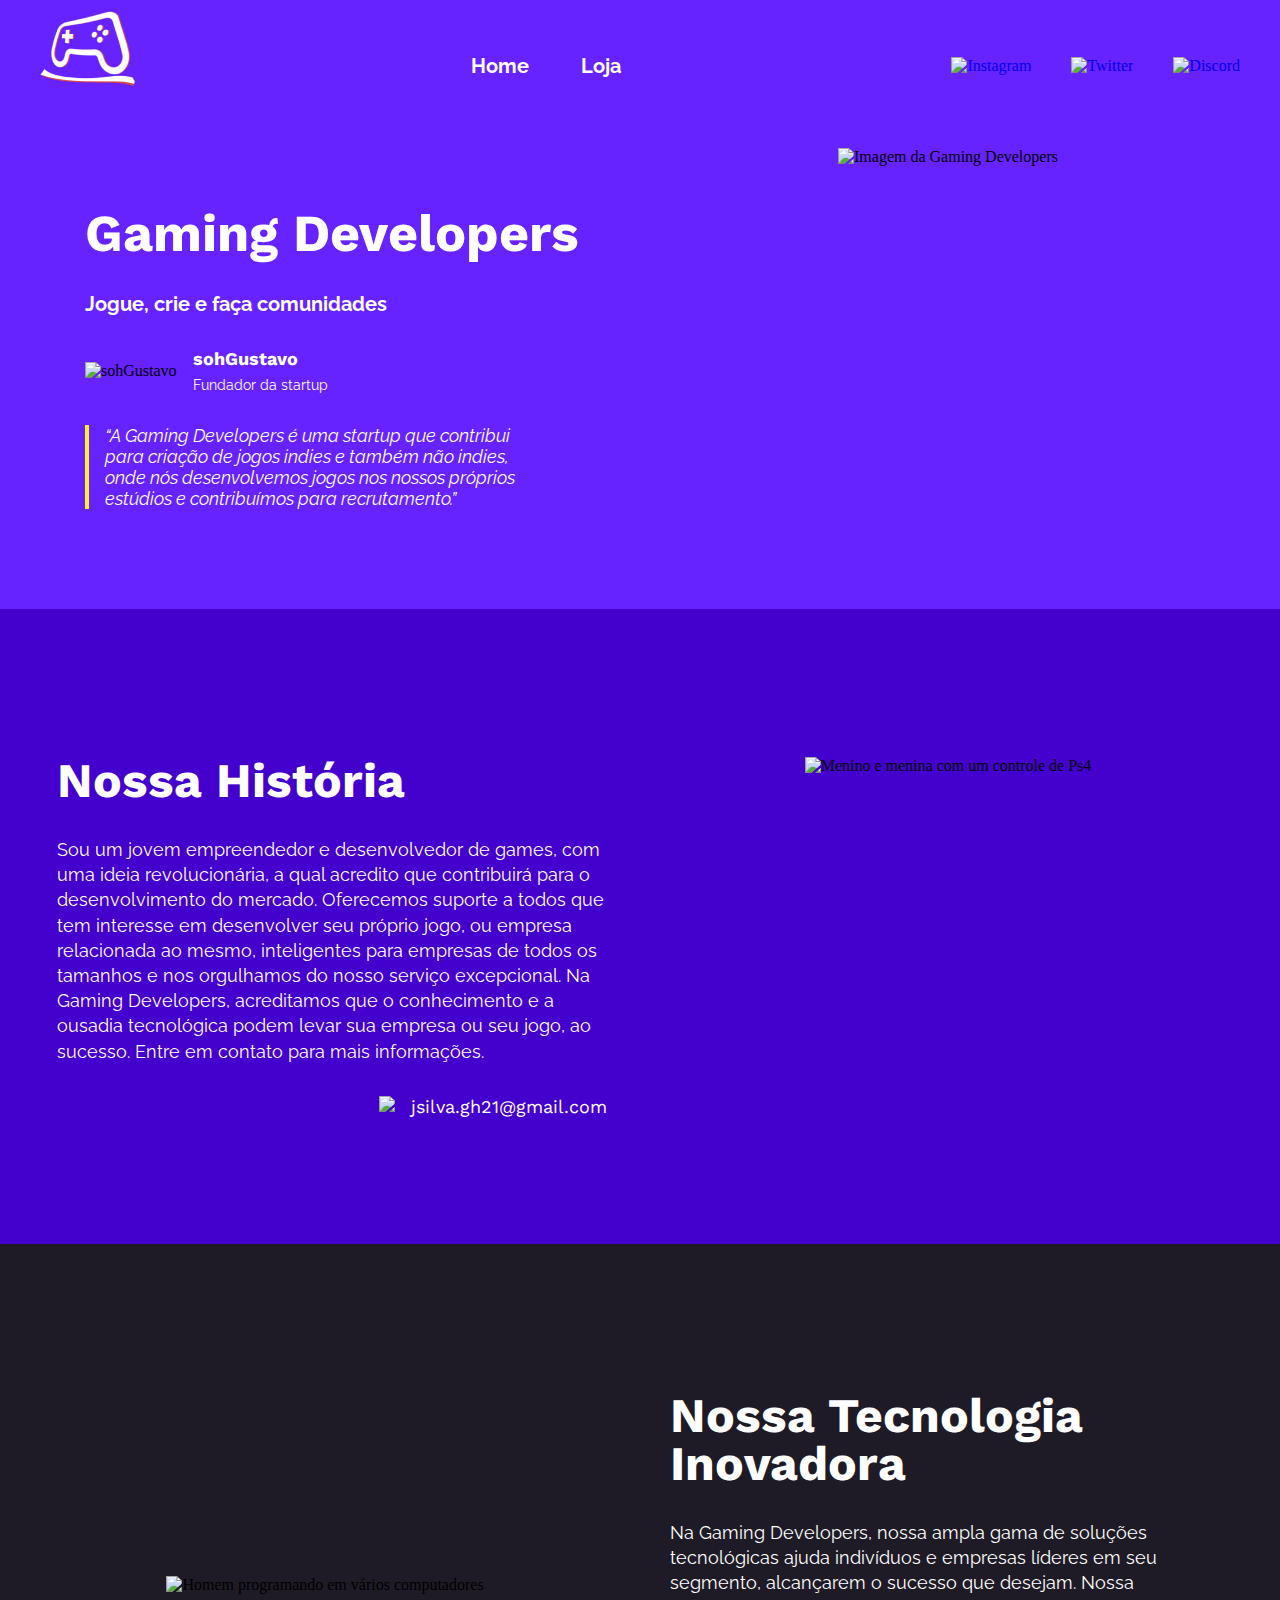
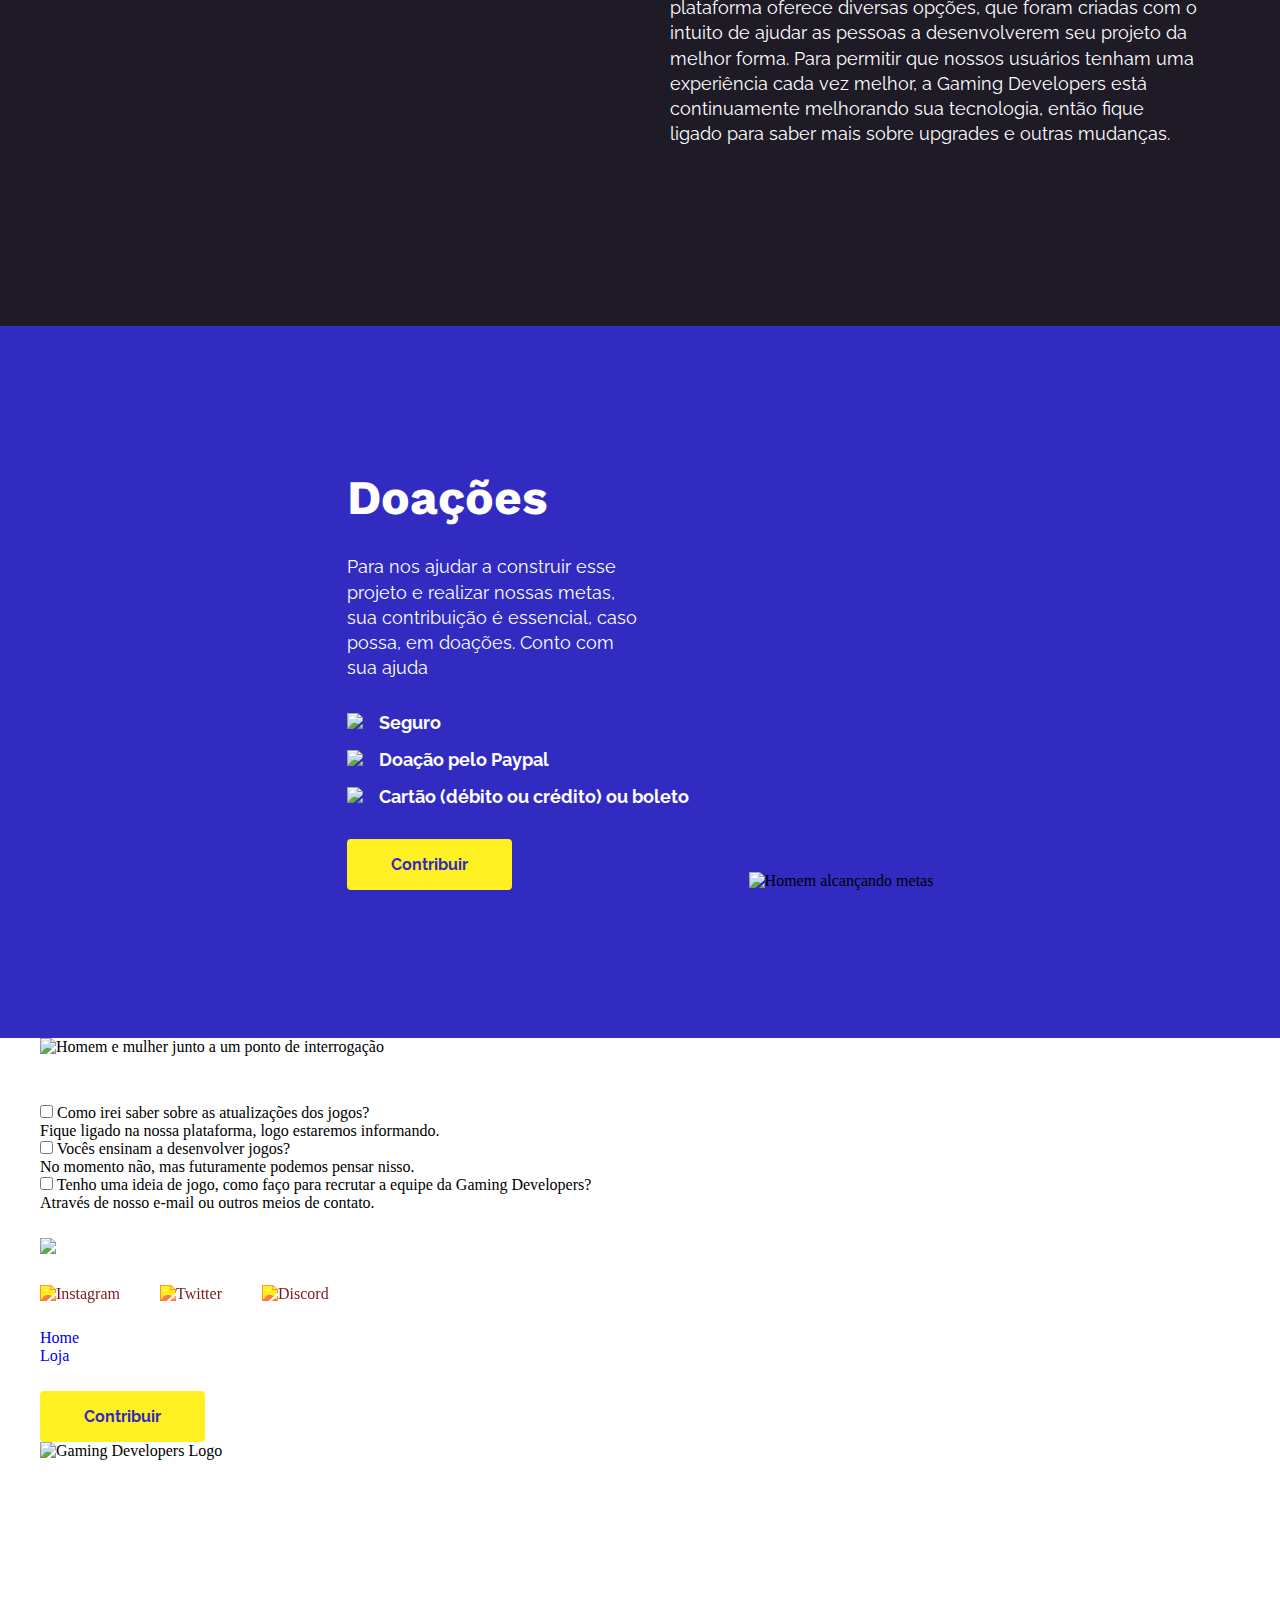
==== index.html @ dc53d2d8 "chore[doações]: css terminado" ====
<!DOCTYPE html>
<html lang="pt-BR">
<head>
  <meta charset="UTF-8">
  <meta name="viewport" content="width=device-width, initial-scale=1.0, shrink-to-fit=no">
  <title>Gaming Developers - Jogue, crie e faça comunidades</title>
  <link rel="stylesheet" type="text/css" href="css/style.css">
  <link rel="preconnect" href="https://fonts.gstatic.com">
  <link href="https://fonts.googleapis.com/css2?family=Raleway:wght@400;700&family=Work+Sans:wght@400;700&display=swap" rel="stylesheet">
</head>
<body>

  <!-- header -->
  <header class="header-bg">
    <div class="header container">
      <!-- logo -->
      <a href="#" class="logo"><img src="assets/gd-icons/logo.png" alt="Logo da Gaming Developers"></a>
      <!-- menu -->
      <nav class="menu">
        <ul>
          <li><a href="#">Home</a></li>
          <li><a href="#">Loja</a></li>
        </ul>
      </nav>
      <!-- redes sociais -->
      <div class="redes-sociais">
        <ul>
          <li><a href="#"><img class="rs-icon rs-header" src="assets/social/instagram.svg" alt="Instagram"></a></li>
          <li><a href="#"><img class="rs-icon rs-header" src="assets/social/twitter.svg" alt="Twitter"></a></li>
          <li><a href="#"><img class="rs-icon rs-header" src="assets/social/discord.svg" alt="Discord"></a></li>
        </ul>
      </div>
    </div>
  </header>

  <main>
    <!-- intro -->
    <section class="intro-bg">
      <div class="intro container">
        <!-- intro texto -->
        <div class="intro-texto">
          <h1 class="titulo t-inicial">Gaming Developers</h1>
          <h2 class="subtitulo-intro">Jogue, crie e faça comunidades</h2>
          <!-- fundador -->
          <div class="fundador">
            <figure>
              <img class="i-fundador" src="assets/gd-icons/sohGustavo.png" alt="sohGustavo">
            </figure>
            <div>
              <strong class="t-fundador">sohGustavo</strong>
              <p class="p-fundador">Fundador da startup</p>
            </div>
          </div>
          <!-- quote -->
          <blockquote class="quote">
            <p>“A Gaming Developers é uma startup que contribui para criação de jogos indies e também não indies, onde nós desenvolvemos jogos nos nossos próprios estúdios e contribuímos para recrutamento.”</p>
          </blockquote>
        </div>
        <!-- intro imagem -->
        <figure class="gd-imagem">
          <img src="assets/gd-icons/gd-icon-intro.png" alt="Imagem da Gaming Developers">
        </figure>
      </div>
    </section>

    <!-- história -->
    <section class="historia-bg">
      <div class="historia container">
        <!-- história texto -->
        <div class="historia-texto">
          <h2 class="titulo">Nossa História</h2>
          <p class="paragrafo p-historia">Sou um jovem empreendedor e desenvolvedor de games, com uma ideia revolucionária, a qual acredito que contribuirá para o desenvolvimento do mercado. Oferecemos suporte a todos que tem interesse em desenvolver seu próprio jogo, ou empresa relacionada ao mesmo, inteligentes para empresas de todos os tamanhos e nos orgulhamos do nosso serviço excepcional. Na Gaming Developers, acreditamos que o conhecimento e a ousadia tecnológica podem levar sua empresa ou seu jogo, ao sucesso. Entre em contato para mais informações.</p>
          <a href="#" class="e-mail e-historia" title="Mande um e-mail para Gaming Developers."><img src="assets/email.svg"> jsilva.gh21@gmail.com</a>
        </div>
        <!-- história imagem -->
        <figure class="historia-imagem">
          <img src="assets/icons/historia-icon.svg" alt="Menino e menina com um controle de Ps4">
        </figure>
        </div>
    </section>

    <!-- tecnologia -->
    <section class="tecnologia-bg">
      <div class="tecnologia container">
        <!-- tecnologia imagem -->
        <figure class="tecnologia-imagem">
          <img src="assets/icons/tecnologia-icone.svg" alt="Homem programando em vários computadores">
        </figure>
        <!-- tecnologia texto -->
        <div class="tecnologia-texto">
          <h2 class="titulo">Nossa Tecnologia Inovadora</h2>
          <p class="paragrafo t-paragrafo">Na Gaming Developers, nossa ampla gama de soluções tecnológicas ajuda indivíduos e empresas líderes em seu segmento, alcançarem o sucesso que desejam. Nossa plataforma oferece diversas opções, que foram criadas com o intuito de ajudar as pessoas a desenvolverem seu projeto da melhor forma. Para permitir que nossos usuários tenham uma experiência cada vez melhor, a Gaming Developers está continuamente melhorando sua tecnologia, então fique ligado para saber mais sobre upgrades e outras mudanças.</p>
        </div>
      </div>
    </section>

    <!-- doações -->
    <section class="doacoes-bg">
      <div class="doacoes container">
        <!-- doações texto -->
        <div class="doacoes-texto">
          <h2 class="titulo">Doações</h2>
          <p class="paragrafo d-paragrafo">Para nos ajudar a construir esse projeto e realizar nossas metas, sua contribuição é essencial, caso possa, em doações. Conto com sua ajuda</p>
          <!-- lista doações -->
          <ul class="lista-doacoes">
            <li><img src="assets/check.svg"> Seguro</li>
            <li><img src="assets/check.svg"> Doação pelo Paypal</li>
            <li><img src="assets/check.svg"> Cartão (débito ou crédito) ou boleto</li>
          </ul>
          <!-- botão doações -->
          <a href="#"><button class="botao-contribuir">Contribuir</button></a>
        </div>
        <!-- doações imagem -->
        <figure class="doacoes-imagem">
          <img src="assets/icons/doacao-icone.svg" alt="Homem alcançando metas">
        </figure>
      </div>
    </section>

    <!-- perguntas frequentes -->
    <section class="faq-bg">
      <div class="faq container">
         <!-- faq imagem -->
         <figure class="faq-imagem">
          <img src="assets/icons/faq-icon.svg" alt="Homem e mulher junto a um ponto de interrogação">
        </figure>
        <!-- faq texto -->
        <div class="faq-texto">
          <h2 class="titulo">Perguntas Frequentes</h2>
          <!-- pergunta 1 -->
          <input type="checkbox" id="pergunta1" name="perguntas" class="faq-checkbox">
          <label for="pergunta1" class="faq-pergunta">Como irei saber sobre as atualizações dos jogos?</label>
          <div class="faq-resposta">Fique ligado na nossa plataforma, logo estaremos informando.</div>
          
          <!-- pergunta 2 -->
          <input type="checkbox" id="pergunta2" name="perguntas" class="faq-checkbox">
          <label for="pergunta2" class="faq-pergunta">Vocês ensinam a desenvolver jogos?</label>
          <div class="faq-resposta">No momento não, mas futuramente podemos pensar nisso.</div>

          <!-- pergunta 3 -->
          <input type="checkbox" id="pergunta3" name="perguntas" class="faq-checkbox">
          <label for="pergunta3" class="faq-pergunta">Tenho uma ideia de jogo, como faço para recrutar a equipe da Gaming Developers?</label>
          <div class="faq-resposta">Através de nosso e-mail ou outros meios de contato.</div>
        </div>  
      </div>
    </section>
  </main>

  <!-- footer -->
  <section class="info-footer-bg">
    <div class="info-footer container">
      <!-- contato -->
      <div class="contato-footer">
        <h3 class="titulo t-footer">Contato</h3>
        <a href="#" class="e-mail" title="Mande um e-mail para Gaming Developers."><img src="assets/email.svg"> jsilva.gh21@gmail.com</a>
      </div>
      <!-- redes sociais -->
      <div class="redes-sociais rs-footer">
        <h3 class="titulo t-footer">Redes Sociais</h3>
        <ul>
          <li><a href="#"><img class="rs-icon rs-footer" src="assets/social/instagram.svg" alt="Instagram"></a></li>
          <li><a href="#"><img class="rs-icon rs-footer" src="assets/social/twitter.svg" alt="Twitter"></a></li>
          <li><a href="#"><img class="rs-icon rs-footer" src="assets/social/discord.svg" alt="Discord"></a></li>
        </ul>
      </div>
      <!-- páginas -->
      <div class="paginas-footer">
        <h3 class="titulo t-footer">Páginas</h3>
        <ul>
          <li><a href="#">Home</a></li>
          <li><a href="#">Loja</a></li>
        </ul>
      </div>
      <!-- doação footer -->
      <div class="doacao-footer">
        <h3 class="titulo t-footer">Doe</h3>
        <a href="#"><button class="botao-contribuir">Contribuir</button></a>
      </div>
      <!-- gd ícone footer -->
      <figure>
        <img src="assets/gd-icons/gd-icon-footer.svg" alt="Gaming Developers Logo">
      </figure>
    </div>
  </section>
  <footer class="footer-bg">
    <div class="footer container">
      <p class="paragrafo p-footer">&copy; Copyright 2021 Gaming Developers - Todos direitos reservados</p>
      <p class="paragrafo p-footer">Feito por <i>Gabriel Pereira</i></p>
    </div>
  </footer>

</body>
</html>
---- css/style.css ----
/* RESET */
* {
  margin: 0;
  padding: 0;
  outline: none;
}

ul {
  list-style: none;
}

a {
  text-decoration: none;
}

body {
  scroll-behavior: smooth;
}

img {
  display: block;
  max-width: 100%;
  height: auto;
}

/* CONFIGURAÇÕES INICIAIS */
/* container */
.container {
  max-width: 1200px;
  margin: 0 auto;
  padding: 0 20px;
}

/* TEXTOS */
/* títulos */
.titulo {
  font-family: 'Work Sans', sans-serif;
  font-size: 48px;
  color: #FFF;
  font-weight: 700;
  line-height: 1;
}

.titulo.t-inicial {
  font-size: 52px;
}

.titulo.t-footer {
  font-family: 'Raleway', sans-serif;
  font-size: 26px;
}

.titulo.titulo.t-footer:before {
  content: '';
  display: inline-block;
  width: 4px;
  height: 18px;
  background: #FFF;
  margin-right: 8px;
}

/* parágrafos */
.paragrafo {
  font-family: 'Raleway', sans-serif;
  font-size: 18px;
  font-weight: 400;
  color: #FFF;
  line-height: 1.4;
  margin: 32px 0;
}

.paragrafo.p-footer {
  font-size: 20px;
  font-weight: 700;
}

/* botões */
.e-mail {
  font-family: 'Work Sans', sans-serif;
  font-size: 18px;
  font-weight: 400;
  display: flex;
  align-items: flex-start;
  color: #FFF;
}

.e-mail img {
  margin-right: 16px;
}

.e-mail:hover {
  text-decoration: underline; 
}

.botao-contribuir {
  font-family: 'Raleway', sans-serif;
  font-size: 16px;
  font-weight: 700;
  color: #322BC2;
  background: #FFF021;
  border-radius: 4px;
  border: 2px solid #FFF021;
  padding: 14px 42px;
  cursor: pointer;
  transition: ease .4s;
}

.botao-contribuir:hover {
  background: transparent;
  color: #FFF021;
}

/* redes sociais */
.redes-sociais ul {
  display: flex;
  /* flex-wrap: wrap; */
  align-items: center;
}

.redes-sociais ul li + li {
  margin-left: 40px;
}

.redes-sociais ul li a {
  transition: ease .4s;
}

/* redes sociais ícones */
.rs-icon {
  transition: ease .1s;
}

/* redes sociais header */
.rs-icon.rs-header:hover {
  filter: sepia(100%) saturate(1370%) hue-rotate(333deg) brightness(106%) contrast(105%);
}

/* redes sociais footer */
.rs-icon.rs-footer {
  filter: sepia(100%) saturate(1370%) hue-rotate(333deg) brightness(106%) contrast(105%);
}

.rs-icon.rs-footer:hover {
  filter: sepia(8%) saturate(829%) hue-rotate(160deg) brightness(109%) contrast(102%);
}

/* ESTRUTURA */
/* Header */
.header-bg {
  background: #6622FF;
  position: fixed;
  top: 0;
  left: 0;
  right: 0;
  z-index: 999;
}

.header {
  display: flex;
  flex-wrap: wrap;
  align-items: center;
  justify-content: space-between;
  padding: 10px;
}

/* menu */
.menu ul {
  display: flex;
  /* flex-wrap: wrap; */
  align-items: center;
}

.menu ul li a {
  font-family: 'Raleway', sans-serif;
  font-size: 20px;
  color: #FFF;
  font-weight: 700;
  padding: 10px;
}

.menu ul li + li {
  margin-left: 32px;
}

/* Intro */
.intro-bg {
  background: #6622FF;
}

.intro {
  padding: 148px 20px 100px;
  display: grid;
  grid-template-columns: repeat(2, 1fr);
  justify-items: center;
  align-content: center;
  justify-content: center;
  grid-gap: 32px;
}

.intro-texto {
  margin-top: 60px;
}

.subtitulo-intro {
  font-family: 'Raleway', sans-serif;
  font-size: 20px;
  color: #FFF;
  font-weight: 700;
  margin: 32px 0;
}

/* fundador */
.fundador {
  display: flex;
  align-items: center;
}

.i-fundador {
  margin-right: 16px;
}

.t-fundador {
  font-family: 'Work Sans', sans-serif;
  font-size: 18px;
  font-weight: 700;
  color: #FFF;
}

.p-fundador {
  font-family: 'Raleway', sans-serif;
  font-size: 14px;
  font-weight: 400;
  color: #FFF;
  margin-top: 8px;
}

/* quote */
.quote {
  margin-top: 32px;
  border-left: 4px solid #FFF021;
  max-width: 450px;;
}

.quote p {
  font-family: 'Raleway', sans-serif;
  color: #FFF;
  font-size: 18px;
  font-style: italic;
  padding-left: 16px;
}

/* História */
.historia-bg {
  background: #4400CC;
}

.historia {
  padding: 148px 20px;
  display: grid;
  grid-template-columns: repeat(2, 1fr);
  justify-items: center;
  align-content: center;
  grid-gap: 32px;
}

.historia-texto {
  position: relative;
  grid-column: 1;
}

.p-historia {
  max-width: 550px;
}

.e-historia {
  position: absolute;
  right: 0;
}

.historia-imagem {
  grid-column: 2;
  align-self: baseline;
}

/* Tecnologia */
.tecnologia-bg {
  background: #1F1B26;
}

.tecnologia {
  padding: 148px 20px;
  display: grid;
  grid-template-columns: repeat(2, 1fr);
  justify-items: center;
  align-content: center;
  align-items: center;
  grid-gap: 60px;
}

.tecnologia-texto {
  grid-column: 2;
}

.t-paragrafo {
  max-width: 530px;
}

.tecnologia-imagem {
  grid-column: 1;
}

/* Doações */
.doacoes-bg {
  background: #322BC2;
}

.doacoes {
  padding: 148px 20px;
  display: flex;
  flex-wrap: wrap;
  align-items: flex-end;
  justify-content: center;
}

.doacoes-texto {
  grid-column: 1;
  margin-right: 60px;
}

.d-paragrafo {
  max-width: 290px;
}

.lista-doacoes {
  margin: 32px 0;
}

.lista-doacoes li {
  font-family: 'Raleway', sans-serif;
  font-size: 18px;
  font-weight: 700;
  color: #FFF;
}

.lista-doacoes li + li {
  margin-top: 16px;
}

.lista-doacoes li img {
  display: inline-block;
  margin-right: 12px;
}

.doacoes-imagem {
  grid-column: 2;
}


/* fontes
font-family: 'Raleway', sans-serif;
font-family: 'Work Sans', sans-serif;
*/
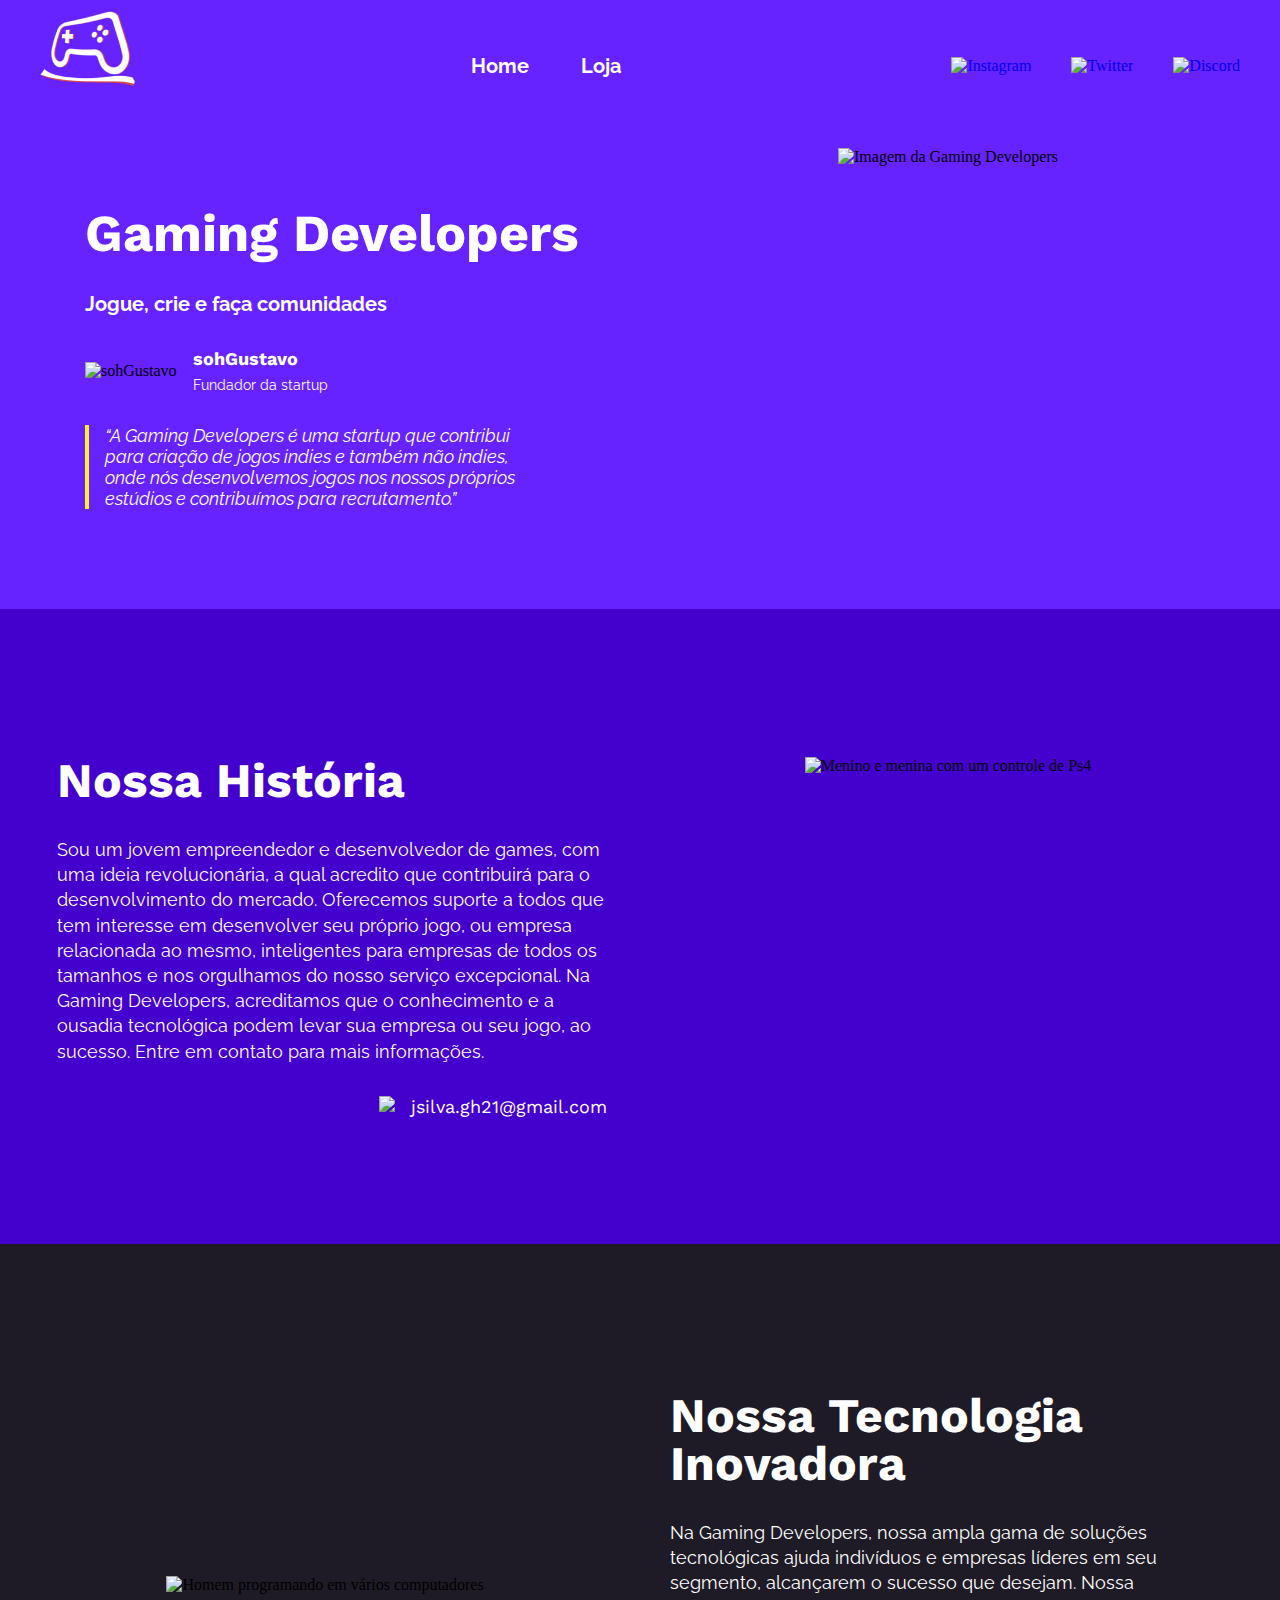
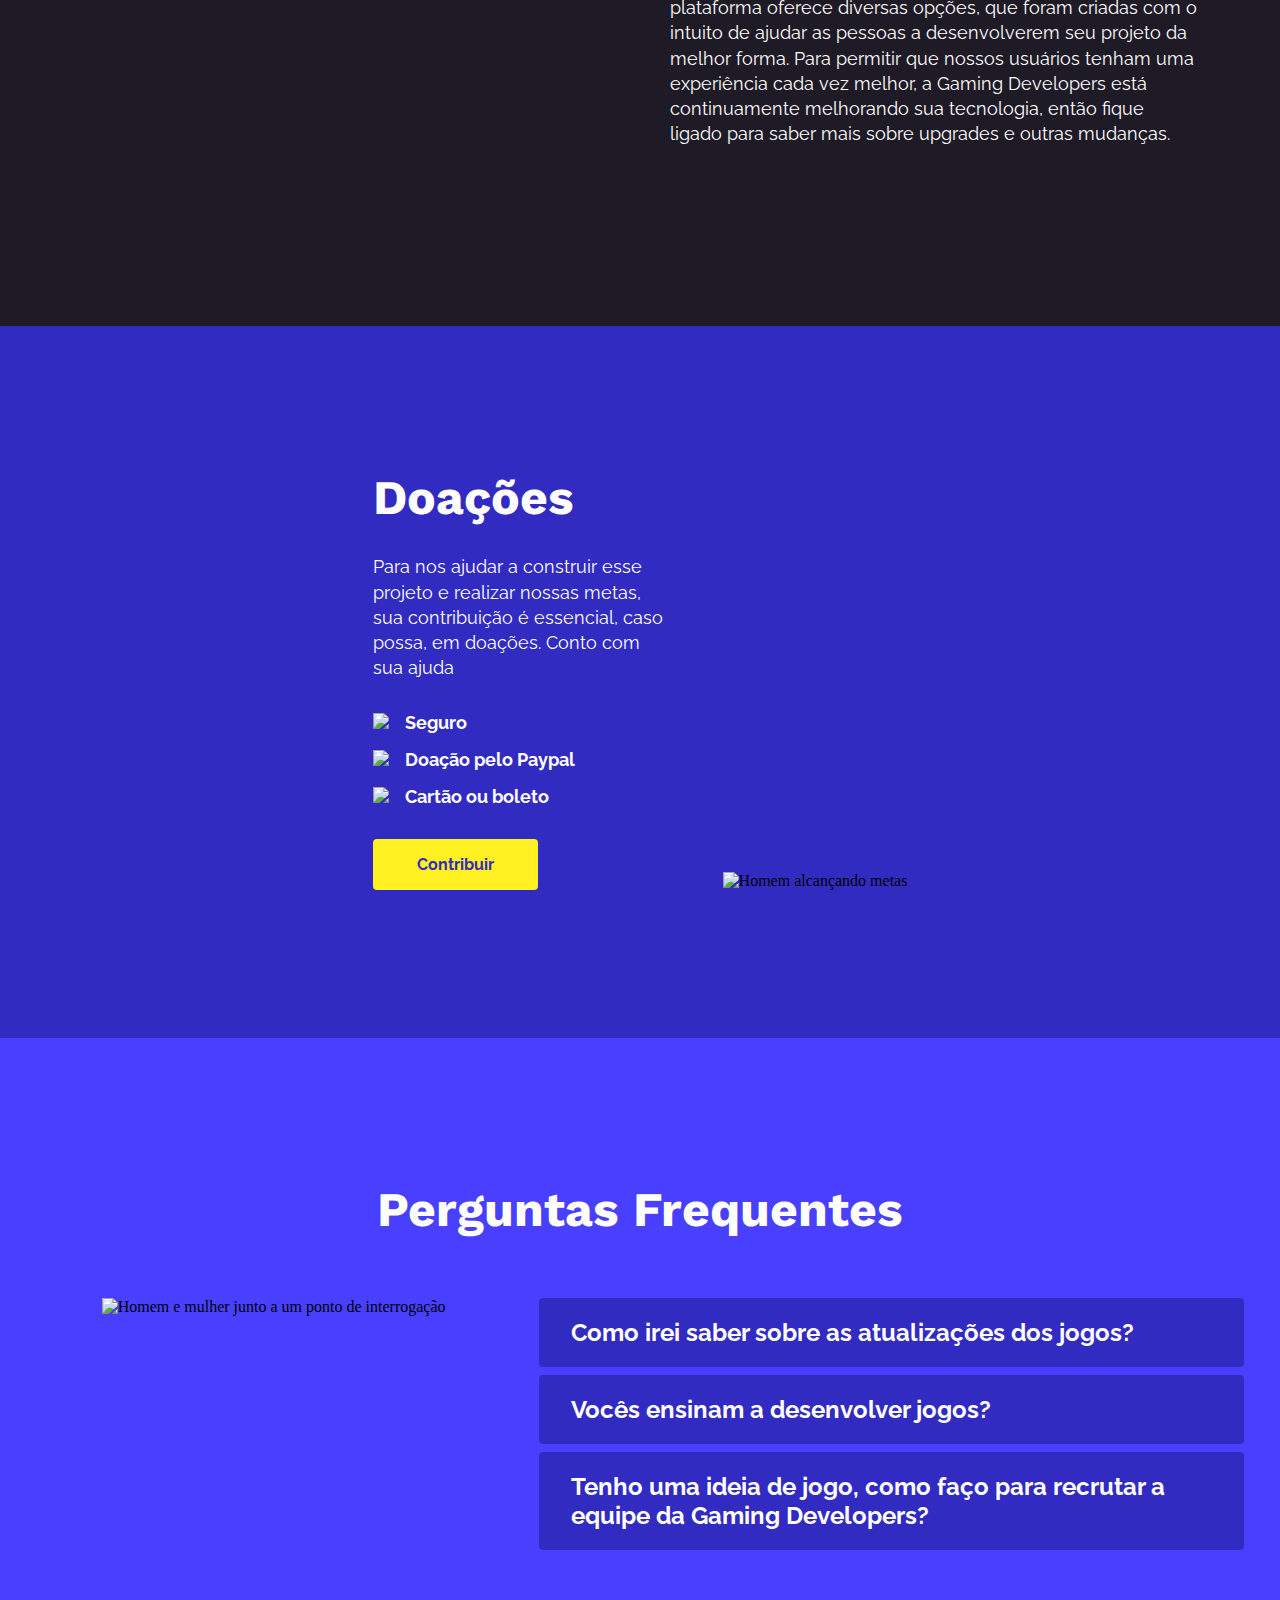
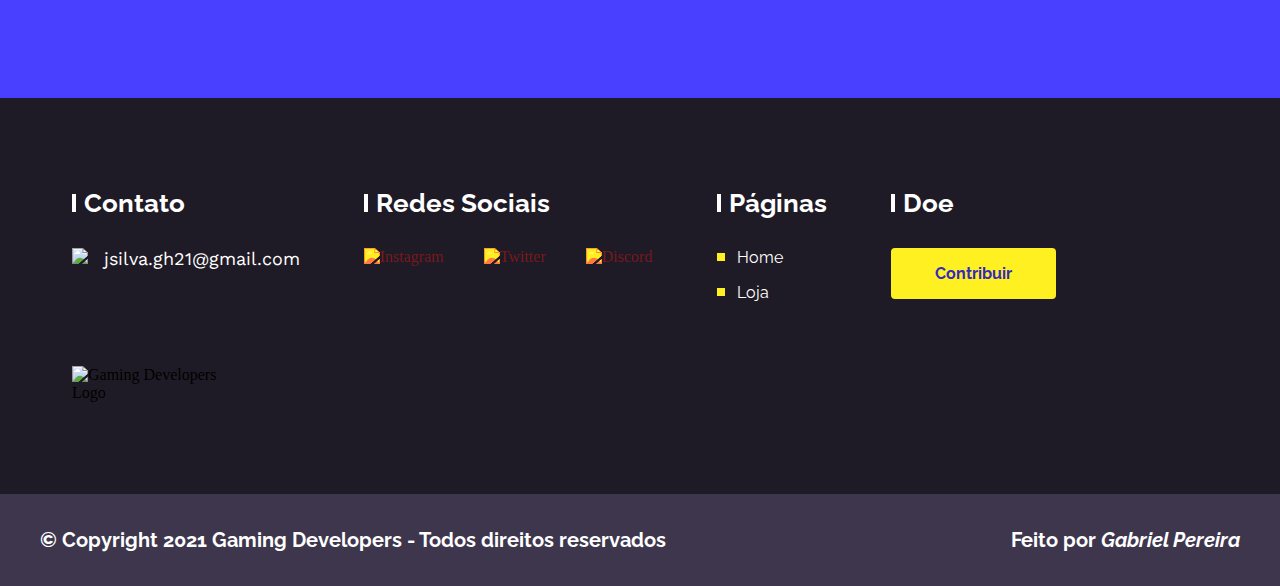
==== commit ae7d643c: "css terminado" ====
--- a/index.html
+++ b/index.html
@@ -57,7 +57,7 @@
           </blockquote>
         </div>
         <!-- intro imagem -->
-        <figure class="gd-imagem">
+        <figure class="intro-imagem">
           <img src="assets/gd-icons/gd-icon-intro.png" alt="Imagem da Gaming Developers">
         </figure>
       </div>
@@ -105,7 +105,7 @@
           <ul class="lista-doacoes">
             <li><img src="assets/check.svg"> Seguro</li>
             <li><img src="assets/check.svg"> Doação pelo Paypal</li>
-            <li><img src="assets/check.svg"> Cartão (débito ou crédito) ou boleto</li>
+            <li><img src="assets/check.svg"> Cartão ou boleto</li>
           </ul>
           <!-- botão doações -->
           <a href="#"><button class="botao-contribuir">Contribuir</button></a>
@@ -125,22 +125,34 @@
           <img src="assets/icons/faq-icon.svg" alt="Homem e mulher junto a um ponto de interrogação">
         </figure>
         <!-- faq texto -->
+        <h2 class="titulo wide-item t-faq">Perguntas Frequentes</h2>
         <div class="faq-texto">
-          <h2 class="titulo">Perguntas Frequentes</h2>
           <!-- pergunta 1 -->
-          <input type="checkbox" id="pergunta1" name="perguntas" class="faq-checkbox">
-          <label for="pergunta1" class="faq-pergunta">Como irei saber sobre as atualizações dos jogos?</label>
-          <div class="faq-resposta">Fique ligado na nossa plataforma, logo estaremos informando.</div>
+          <div class="faq-container">
+            <input type="checkbox" id="pergunta1" name="perguntas" class="faq-checkbox">
+            <label for="pergunta1">
+              <div class="faq-pergunta">Como irei saber sobre as atualizações dos jogos?</div>
+            </label>
+            <div class="faq-resposta"><p>Fique ligado na nossa plataforma, logo estaremos informando.</p></div>
+          </div>
           
           <!-- pergunta 2 -->
-          <input type="checkbox" id="pergunta2" name="perguntas" class="faq-checkbox">
-          <label for="pergunta2" class="faq-pergunta">Vocês ensinam a desenvolver jogos?</label>
-          <div class="faq-resposta">No momento não, mas futuramente podemos pensar nisso.</div>
+          <div class="faq-container">
+            <input type="checkbox" id="pergunta2" name="perguntas" class="faq-checkbox">
+            <label for="pergunta2">
+              <div class="faq-pergunta">Vocês ensinam a desenvolver jogos?</div>
+            </label>
+            <div class="faq-resposta"><p>No momento não, mas futuramente podemos pensar nisso.</p></div>
+          </div>
 
           <!-- pergunta 3 -->
-          <input type="checkbox" id="pergunta3" name="perguntas" class="faq-checkbox">
-          <label for="pergunta3" class="faq-pergunta">Tenho uma ideia de jogo, como faço para recrutar a equipe da Gaming Developers?</label>
-          <div class="faq-resposta">Através de nosso e-mail ou outros meios de contato.</div>
+          <div class="faq-container">
+            <input type="checkbox" id="pergunta3" name="perguntas" class="faq-checkbox">
+            <label for="pergunta3">
+              <div class="faq-pergunta">Tenho uma ideia de jogo, como faço para recrutar a equipe da Gaming Developers?</div>
+            </label>
+            <div class="faq-resposta"><p>Através de nosso e-mail ou outros meios de contato.</p></div>
+          </div>
         </div>  
       </div>
     </section>
@@ -150,12 +162,12 @@
   <section class="info-footer-bg">
     <div class="info-footer container">
       <!-- contato -->
-      <div class="contato-footer">
+      <div class="contato-footer item-footer">
         <h3 class="titulo t-footer">Contato</h3>
         <a href="#" class="e-mail" title="Mande um e-mail para Gaming Developers."><img src="assets/email.svg"> jsilva.gh21@gmail.com</a>
       </div>
       <!-- redes sociais -->
-      <div class="redes-sociais rs-footer">
+      <div class="redes-sociais rs-footer item-footer">
         <h3 class="titulo t-footer">Redes Sociais</h3>
         <ul>
           <li><a href="#"><img class="rs-icon rs-footer" src="assets/social/instagram.svg" alt="Instagram"></a></li>
@@ -164,7 +176,7 @@
         </ul>
       </div>
       <!-- páginas -->
-      <div class="paginas-footer">
+      <div class="paginas-footer item-footer">
         <h3 class="titulo t-footer">Páginas</h3>
         <ul>
           <li><a href="#">Home</a></li>
@@ -172,13 +184,13 @@
         </ul>
       </div>
       <!-- doação footer -->
-      <div class="doacao-footer">
+      <div class="doacao-footer item-footer">
         <h3 class="titulo t-footer">Doe</h3>
         <a href="#"><button class="botao-contribuir">Contribuir</button></a>
       </div>
-      <!-- gd ícone footer -->
-      <figure>
-        <img src="assets/gd-icons/gd-icon-footer.svg" alt="Gaming Developers Logo">
+      <!-- footer imagem -->
+      <figure class="footer-imagem item-footer">
+        <img src="assets/gd-icons/gd-icon-footer.png" alt="Gaming Developers Logo">
       </figure>
     </div>
   </section>
--- a/css/style.css
+++ b/css/style.css
@@ -13,8 +13,9 @@
   text-decoration: none;
 }
 
-body {
+html {
   scroll-behavior: smooth;
+  -webkit-tap-highlight-color:rgba(0,0,0,0);
 }
 
 img {
@@ -31,23 +32,28 @@
   padding: 0 20px;
 }
 
+/* wide item */
+.wide-item {
+  grid-column: 1/-1;
+}
+
 /* TEXTOS */
 /* títulos */
 .titulo {
   font-family: 'Work Sans', sans-serif;
-  font-size: 48px;
+  font-size: 3rem;
   color: #FFF;
   font-weight: 700;
   line-height: 1;
 }
 
 .titulo.t-inicial {
-  font-size: 52px;
+  font-size: 3.25rem;
 }
 
 .titulo.t-footer {
   font-family: 'Raleway', sans-serif;
-  font-size: 26px;
+  font-size: 1.625rem;
 }
 
 .titulo.titulo.t-footer:before {
@@ -62,7 +68,7 @@
 /* parágrafos */
 .paragrafo {
   font-family: 'Raleway', sans-serif;
-  font-size: 18px;
+  font-size: 1.125rem;
   font-weight: 400;
   color: #FFF;
   line-height: 1.4;
@@ -70,14 +76,14 @@
 }
 
 .paragrafo.p-footer {
-  font-size: 20px;
+  font-size: 1.25rem;
   font-weight: 700;
 }
 
 /* botões */
 .e-mail {
   font-family: 'Work Sans', sans-serif;
-  font-size: 18px;
+  font-size: 1.125rem;
   font-weight: 400;
   display: flex;
   align-items: flex-start;
@@ -94,7 +100,7 @@
 
 .botao-contribuir {
   font-family: 'Raleway', sans-serif;
-  font-size: 16px;
+  font-size: 1rem;
   font-weight: 700;
   color: #322BC2;
   background: #FFF021;
@@ -172,7 +178,7 @@
 
 .menu ul li a {
   font-family: 'Raleway', sans-serif;
-  font-size: 20px;
+  font-size: 1.25rem;
   color: #FFF;
   font-weight: 700;
   padding: 10px;
@@ -181,6 +187,7 @@
 .menu ul li + li {
   margin-left: 32px;
 }
+
 
 /* Intro */
 .intro-bg {
@@ -203,7 +210,7 @@
 
 .subtitulo-intro {
   font-family: 'Raleway', sans-serif;
-  font-size: 20px;
+  font-size: 1.25rem;
   color: #FFF;
   font-weight: 700;
   margin: 32px 0;
@@ -221,14 +228,14 @@
 
 .t-fundador {
   font-family: 'Work Sans', sans-serif;
-  font-size: 18px;
+  font-size: 1.125rem;
   font-weight: 700;
   color: #FFF;
 }
 
 .p-fundador {
   font-family: 'Raleway', sans-serif;
-  font-size: 14px;
+  font-size: 0.875rem;
   font-weight: 400;
   color: #FFF;
   margin-top: 8px;
@@ -244,7 +251,7 @@
 .quote p {
   font-family: 'Raleway', sans-serif;
   color: #FFF;
-  font-size: 18px;
+  font-size: 1.125rem;
   font-style: italic;
   padding-left: 16px;
 }
@@ -265,7 +272,6 @@
 
 .historia-texto {
   position: relative;
-  grid-column: 1;
 }
 
 .p-historia {
@@ -278,7 +284,6 @@
 }
 
 .historia-imagem {
-  grid-column: 2;
   align-self: baseline;
 }
 
@@ -297,16 +302,8 @@
   grid-gap: 60px;
 }
 
-.tecnologia-texto {
-  grid-column: 2;
-}
-
 .t-paragrafo {
   max-width: 530px;
-}
-
-.tecnologia-imagem {
-  grid-column: 1;
 }
 
 /* Doações */
@@ -323,7 +320,6 @@
 }
 
 .doacoes-texto {
-  grid-column: 1;
   margin-right: 60px;
 }
 
@@ -337,7 +333,7 @@
 
 .lista-doacoes li {
   font-family: 'Raleway', sans-serif;
-  font-size: 18px;
+  font-size: 1.125rem;
   font-weight: 700;
   color: #FFF;
 }
@@ -351,8 +347,312 @@
   margin-right: 12px;
 }
 
-.doacoes-imagem {
-  grid-column: 2;
+/* Perguntas frequentes */
+.faq-bg {
+  background: #4940FF;
+}
+
+.faq {
+  padding: 148px 20px;
+  display: grid;
+  grid-template-columns: 2fr 3fr;
+  justify-content: center;
+  align-items: start;
+  align-content: center;
+  justify-items: center;
+  grid-gap: 32px;
+}
+
+.faq-texto {
+  margin-right: 60px;
+}
+
+.faq-container + .faq-container {
+  margin-top: 8px;
+}
+
+.t-faq {
+  grid-row: 1;
+  margin-bottom: 32px;
+}
+
+.faq-checkbox {
+  display: none;
+}
+
+.faq-pergunta {
+  background: #322BC2;
+  padding: 20px 32px;
+  border-radius: 4px;
+  width: 100%;
+  height: auto;
+  cursor: pointer;
+  display: grid;
+  grid-template-columns: auto 20px;
+  grid-gap: 18px;
+  transition: ease .4s;
+  font-family: 'Raleway', sans-serif;
+  font-size: 1.5rem;
+  color: #FFF;
+  font-weight: 700;
+  cursor: pointer;
+}
+
+.faq-pergunta::after {
+  content: '';
+  display: inline-block;
+  background: url(/assets/faq-seta.svg) center no-repeat;
+  width: 100%;
+  transition: all .4s;
+}
+
+.faq-pergunta:hover {
+  background: rgb(50,43,194,.5); 
+}
+
+.faq-container {
+  position: relative;
+}
+
+.faq-resposta {
+  background: #4139E5;
+  border-radius: 4px;
+  width: 100%;
+  height: auto;
+  opacity: 0;
+  transition: ease .4s;
+  padding: 0 32px;
+}
+
+.faq-resposta p {
+  font-family: 'Raleway', sans-serif;
+  font-size: 1.125rem;
+  font-weight: 400;
+  color: #FFF;
+  display: none;
+}
+
+.faq-checkbox:checked ~ .faq-resposta {
+  opacity: 1;
+  padding: 20px 32px;
+  margin: 2px 0px 8px;
+}
+
+.faq-checkbox:checked ~ .faq-resposta p {
+  display: block;
+}
+
+.faq-checkbox:checked ~ label .faq-pergunta::after {
+  transform: rotate(180deg);
+}
+
+/* Footer info */
+.info-footer-bg {
+  background: #1F1B26;
+}
+
+.info-footer {
+  padding: 60px 20px;
+  display: flex;
+  flex-wrap: wrap;
+  align-items: flex-start;
+  justify-content: flex-start;
+}
+
+.item-footer {
+  margin: 32px;
+}
+
+.t-footer {
+  margin-bottom: 32px;
+}
+
+.paginas-footer ul li a {
+  font-family: 'Raleway', sans-serif;
+  font-size: 1rem;
+  color: #FFF;
+  font-weight: 400;
+}
+
+.paginas-footer ul li + li {
+  margin-top: 16px;
+}
+
+.paginas-footer ul li:before {
+  content: '';
+  display: inline-block;
+  background: #FFF021;
+  width: 8px;
+  height: 8px;
+  margin-right: 12px;
+  position: relative;
+  bottom: 2px;
+}
+
+.paginas-footer ul li a:hover {
+  text-decoration: underline;
+}
+
+.footer-imagem {
+  width: 150px;
+}
+
+/* Footer  */
+.footer-bg {
+  background: #3E364D;
+}
+
+.footer {
+  display: flex;
+  justify-content: space-between;
+}
+
+/* RESPONSIVO */
+@media (max-width: 893px) {
+  /* Grid */
+  .intro, .historia, .tecnologia, .faq  {
+    grid-template-columns: 1fr;
+  }
+
+  /* Textos */
+  /* títulos */
+  .titulo {
+    font-size: 2.4rem;
+  }
+
+  .titulo.t-inicial {
+    font-size: 2.6rem;
+  }
+
+  .titulo.t-footer {
+    font-size: 1.4rem;
+  }
+
+  .subtitulo-intro {
+    font-size: 1.125rem;
+  }
+
+  /* parágrafos */
+  .paragrafo, .quote p {
+    font-size: 1em;
+  }
+
+  .paragrafo.p-footer {
+    font-size: 1rem;
+    margin: 0px;
+    padding: 10px 20px;
+  }
+
+  .d-paragrafo {
+    max-width: 400px;
+  }
+
+  /* Imagens */
+  .intro-imagem,
+  .historia-imagem,
+  .tecnologia-imagem,
+  .doacoes-imagem,
+  .faq-imagem {
+    max-width: 300px;
+  }
+
+  /* Estrutura */
+  .historia,
+  .tecnologia,
+  .doacoes,
+  .faq {
+    padding: 60px 20px;
+  }
+
+  .intro {
+    padding: 80px 20px 30px;
+  }
+
+  .historia {
+    grid-gap: 80px;
+  }
+
+  .tecnologia {
+    grid-gap: 32px;
+  }
+
+  .lista-doacoes li {
+    font-size: 1rem;
+  }
+
+  .faq-pergunta {
+    font-size: 1.275rem;
+  }
+
+  .faq-resposta p {
+    font-size: 0.875rem;
+  }
+
+  .footer {
+    flex-direction: column;
+    text-align: center;
+    padding: 20px
+  }
+
+  /*  
+  consertar imagem doações. faq titulo, titulos, menu 
+  */
+
+}
+
+@media (max-width: 799px) {
+  .doacoes-imagem {
+    margin-top: 60px;
+  }
+}
+
+@media (max-width: 680px) {
+  .redes-sociais {
+    display: none;
+  }
+}
+
+@media (max-width: 643px) {
+  .item-footer {
+    margin: 20px 0;
+  }
+
+  .info-footer {
+    flex-direction: column;
+  }
+}
+
+@media (max-width: 543px) {
+  .faq-pergunta {
+    font-size: 1rem;
+  }
+  
+  .faq-resposta p {
+    font-size: 0.8rem;
+  }
+}
+
+@media (max-width: 480px) {
+  .titulo {
+    font-size: 2rem;
+  }
+
+  .titulo.t-inicial {
+    font-size: 2.275rem;
+  }
+
+  .titulo.t-footer {
+    font-size: 1.275rem;
+  }
+
+  .subtitulo-intro {
+    font-size: 1.125rem;
+  }
+
+  .paragrafo {
+    font-size: 0.9rem;
+  }
+
 }
 
 
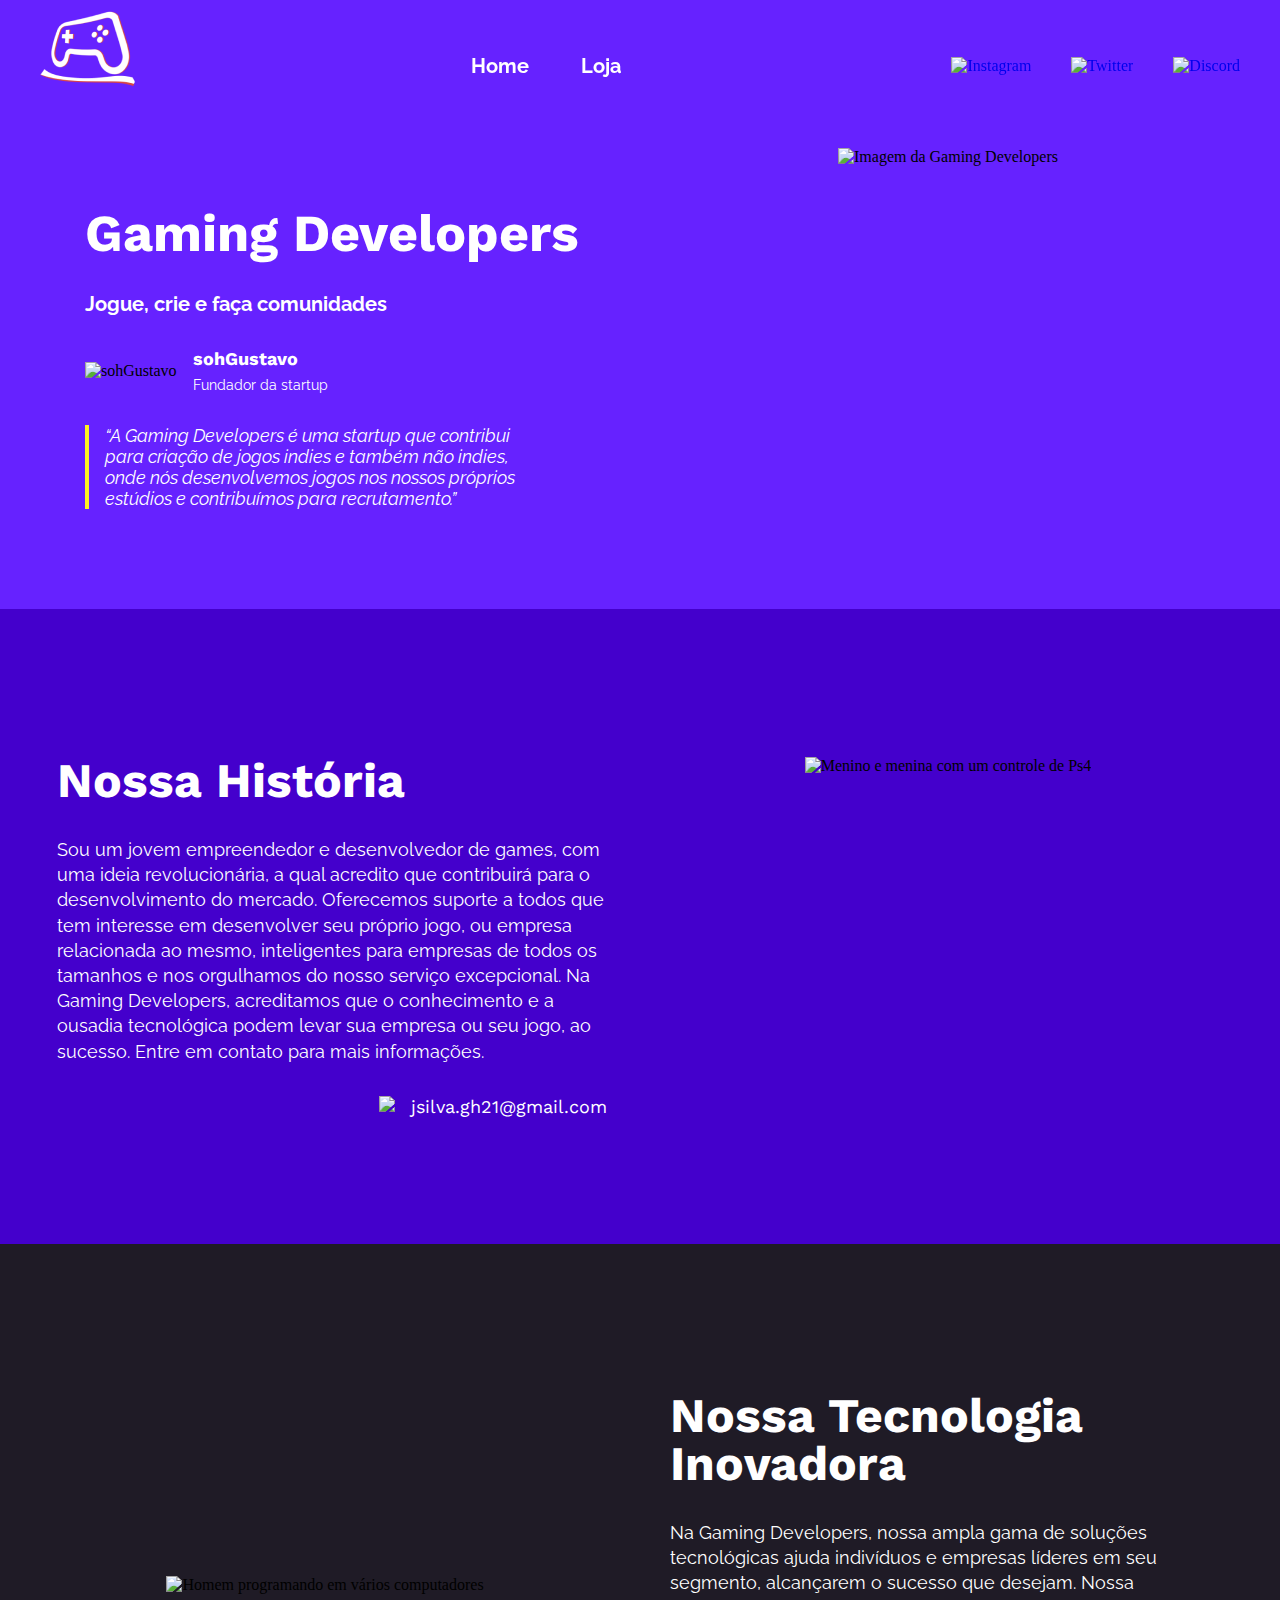
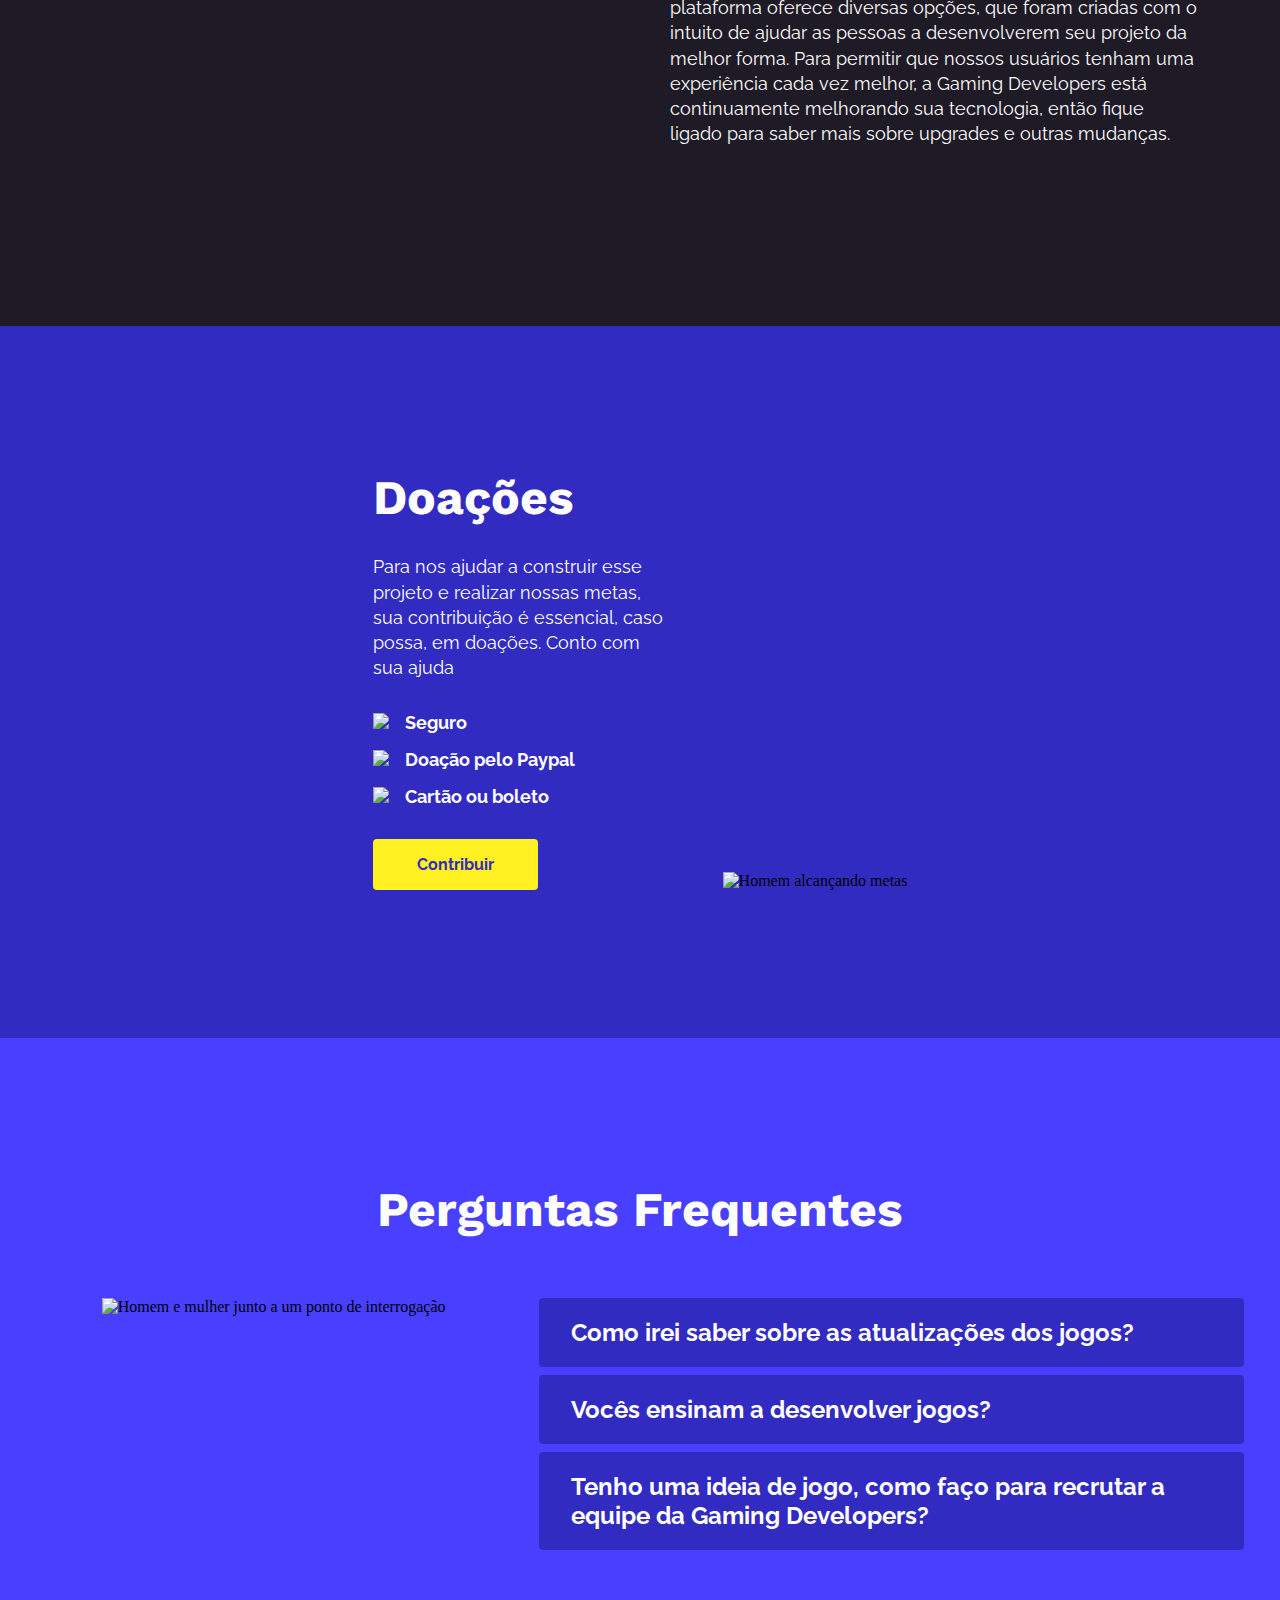
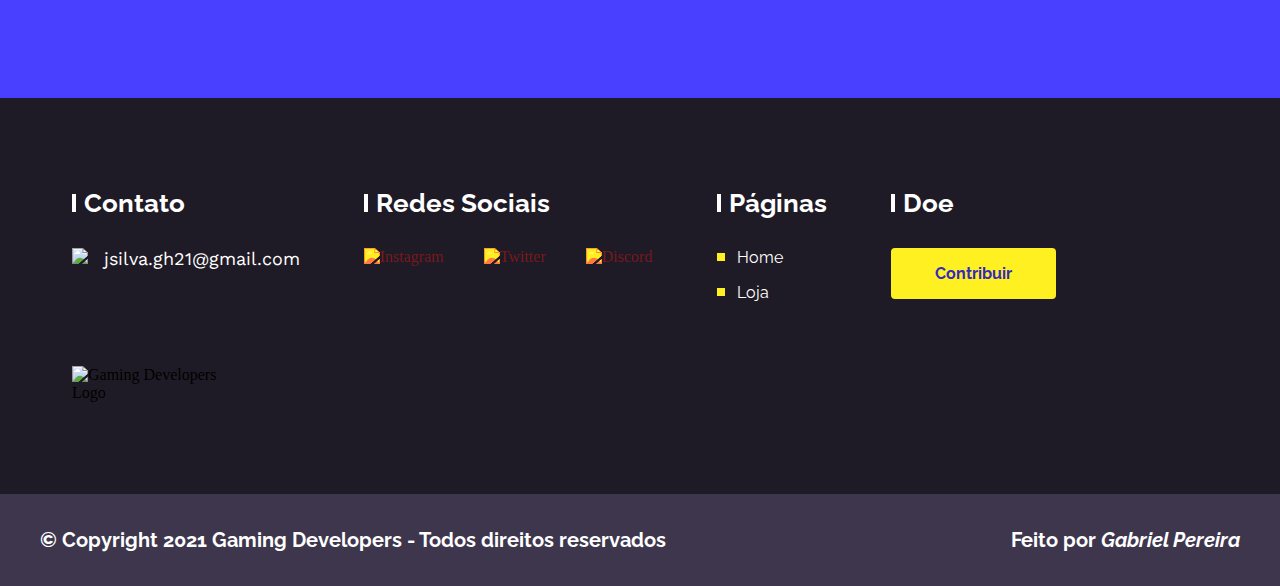
==== commit 57788f32: "chore[menu/header]: concluído" ====
--- a/index.html
+++ b/index.html
@@ -11,8 +11,8 @@
 <body>
 
   <!-- header -->
-  <header class="header-bg">
-    <div class="header container">
+  <header class="header-bg" data-menu="header-bg">
+    <div class="header container" data-menu="header">
       <!-- logo -->
       <a href="#" class="logo"><img src="assets/gd-icons/logo.png" alt="Logo da Gaming Developers"></a>
       <!-- menu -->
@@ -201,5 +201,6 @@
     </div>
   </footer>
 
+  <script src="js/script.js"></script>
 </body>
 </html>--- a/css/style.css
+++ b/css/style.css
@@ -153,12 +153,12 @@
 /* ESTRUTURA */
 /* Header */
 .header-bg {
-  background: #6622FF;
   position: fixed;
   top: 0;
   left: 0;
   right: 0;
   z-index: 999;
+  transition: ease .4s;
 }
 
 .header {
@@ -167,6 +167,7 @@
   align-items: center;
   justify-content: space-between;
   padding: 10px;
+  transition: all .4s;
 }
 
 /* menu */
@@ -652,9 +653,25 @@
   .paragrafo {
     font-size: 0.9rem;
   }
-
-}
-
+}
+
+/* ANIMAÇÕES */
+[data-menu="header-bg"].animate {
+  background: #570DFF;
+  box-shadow: 3px 3px 3px rgba(0,0,0,.1);
+}
+
+[data-menu="header"].animate {
+  padding: 0;
+}
+
+.logo {
+  transition: all .4s;
+}
+
+[data-menu="header"].animate .logo {
+  transform: scale(0.7);
+}
 
 /* fontes
 font-family: 'Raleway', sans-serif;
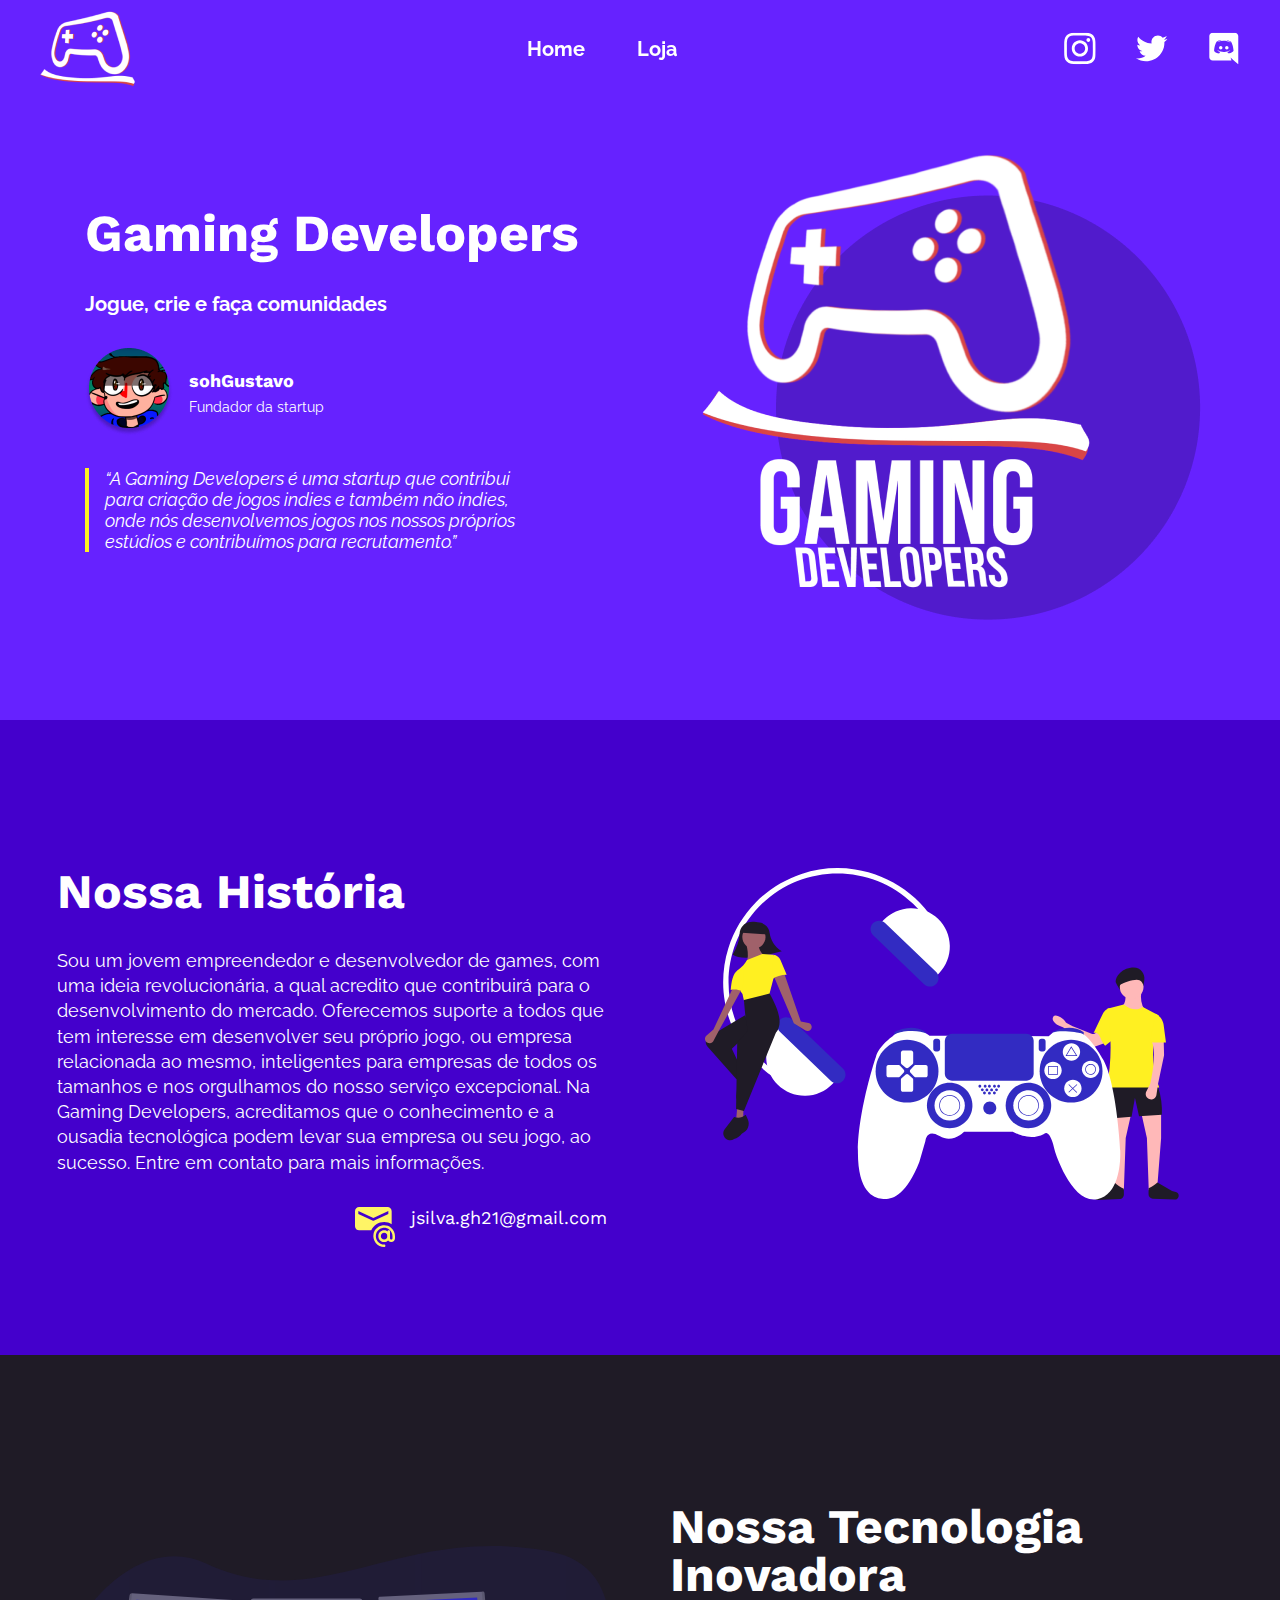
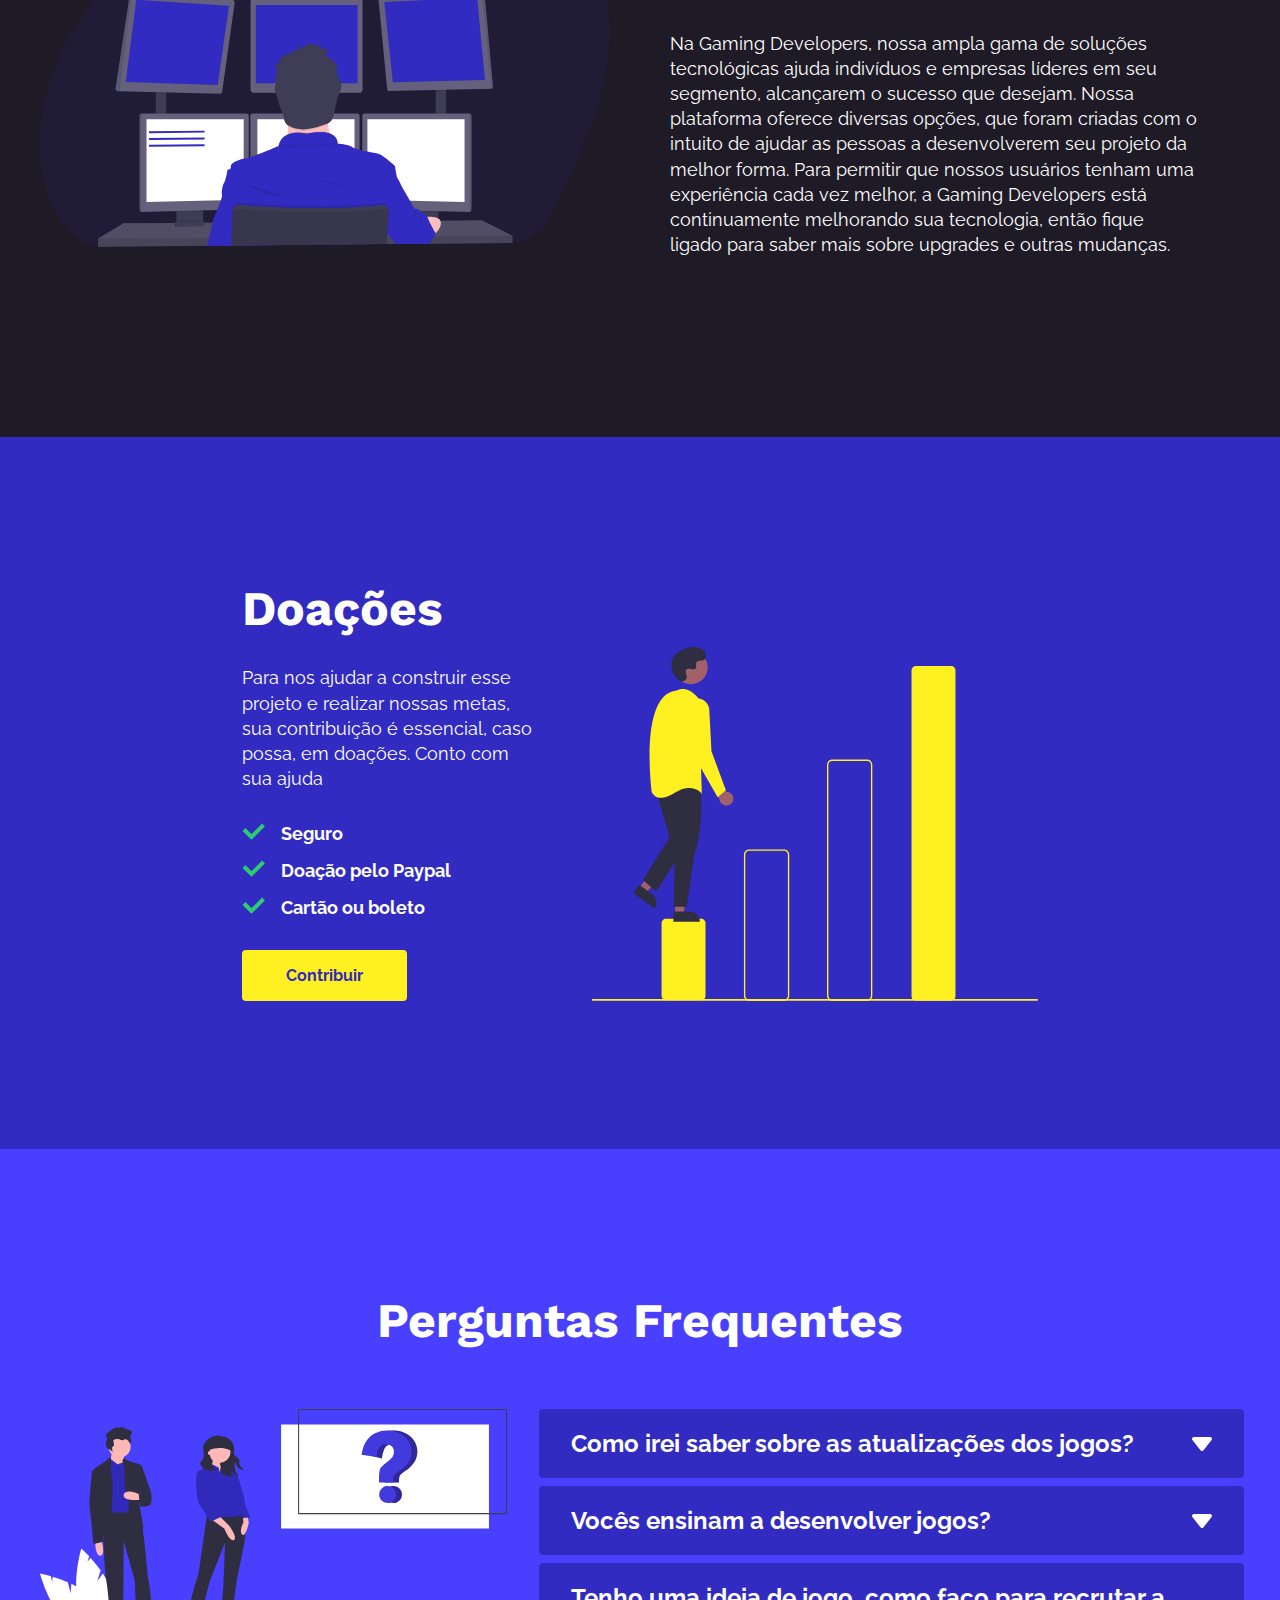
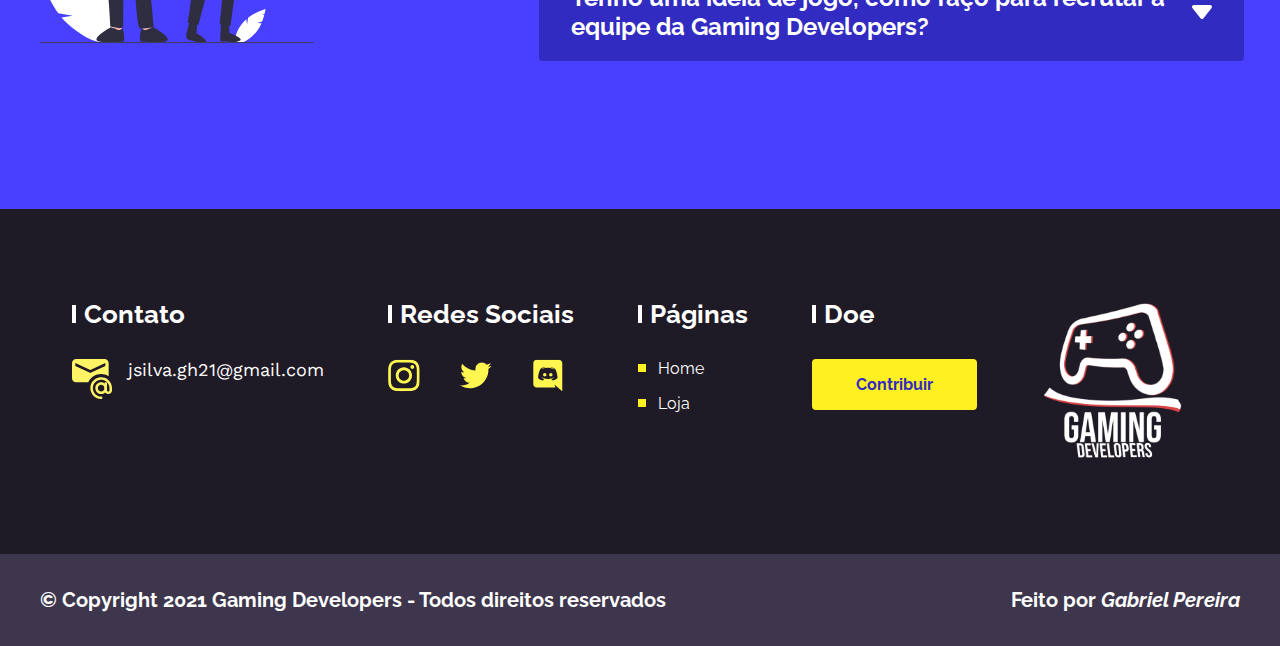
==== commit f53b4843: "fix[correções]" ====
--- a/index.html
+++ b/index.html
@@ -23,7 +23,7 @@
         </ul>
       </nav>
       <!-- redes sociais -->
-      <div class="redes-sociais">
+      <div class="redes-sociais redes-header">
         <ul>
           <li><a href="#"><img class="rs-icon rs-header" src="assets/social/instagram.svg" alt="Instagram"></a></li>
           <li><a href="#"><img class="rs-icon rs-header" src="assets/social/twitter.svg" alt="Twitter"></a></li>
@@ -131,7 +131,7 @@
           <div class="faq-container">
             <input type="checkbox" id="pergunta1" name="perguntas" class="faq-checkbox">
             <label for="pergunta1">
-              <div class="faq-pergunta">Como irei saber sobre as atualizações dos jogos?</div>
+              <div class="faq-pergunta">Como irei saber sobre as atualizações dos jogos? <img class="faq-seta" src="assets/faq-seta.svg"></div>
             </label>
             <div class="faq-resposta"><p>Fique ligado na nossa plataforma, logo estaremos informando.</p></div>
           </div>
@@ -140,7 +140,7 @@
           <div class="faq-container">
             <input type="checkbox" id="pergunta2" name="perguntas" class="faq-checkbox">
             <label for="pergunta2">
-              <div class="faq-pergunta">Vocês ensinam a desenvolver jogos?</div>
+              <div class="faq-pergunta">Vocês ensinam a desenvolver jogos? <img class="faq-seta" src="assets/faq-seta.svg"></div>
             </label>
             <div class="faq-resposta"><p>No momento não, mas futuramente podemos pensar nisso.</p></div>
           </div>
@@ -149,7 +149,8 @@
           <div class="faq-container">
             <input type="checkbox" id="pergunta3" name="perguntas" class="faq-checkbox">
             <label for="pergunta3">
-              <div class="faq-pergunta">Tenho uma ideia de jogo, como faço para recrutar a equipe da Gaming Developers?</div>
+              <div class="faq-pergunta">Tenho uma ideia de jogo, como faço para recrutar a equipe da Gaming Developers? <img class="faq-seta" src="assets/faq-seta.svg"></div>
+              <!-- <span class="faq-mais">+</span> -->
             </label>
             <div class="faq-resposta"><p>Através de nosso e-mail ou outros meios de contato.</p></div>
           </div>
--- a/css/style.css
+++ b/css/style.css
@@ -391,6 +391,7 @@
   display: grid;
   grid-template-columns: auto 20px;
   grid-gap: 18px;
+  align-items: center;
   transition: ease .4s;
   font-family: 'Raleway', sans-serif;
   font-size: 1.5rem;
@@ -399,12 +400,9 @@
   cursor: pointer;
 }
 
-.faq-pergunta::after {
-  content: '';
+.faq-seta {
+  transition: all .4s;
   display: inline-block;
-  background: url(/assets/faq-seta.svg) center no-repeat;
-  width: 100%;
-  transition: all .4s;
 }
 
 .faq-pergunta:hover {
@@ -443,7 +441,7 @@
   display: block;
 }
 
-.faq-checkbox:checked ~ label .faq-pergunta::after {
+.faq-checkbox:checked ~ label .faq-pergunta .faq-seta {
   transform: rotate(180deg);
 }
 
@@ -608,18 +606,34 @@
 }
 
 @media (max-width: 680px) {
-  .redes-sociais {
+  .redes-sociais.redes-header {
     display: none;
+  }
+
+  .menu ul li + li {
+    margin-left: 16px;
+  }
+
+  .menu ul li a {
+    font-size: 1rem;
   }
 }
 
 @media (max-width: 643px) {
   .item-footer {
-    margin: 20px 0;
+    margin: 0px;
+  }
+
+  .item-footer + .item-footer {
+    margin: 32px 0px 0px;
   }
 
   .info-footer {
     flex-direction: column;
+  }
+
+  .titulo.t-footer {
+    margin-bottom: 18px;
   }
 }
 
@@ -657,7 +671,7 @@
 
 /* ANIMAÇÕES */
 [data-menu="header-bg"].animate {
-  background: #570DFF;
+  background: rgb(87,13,255);
   box-shadow: 3px 3px 3px rgba(0,0,0,.1);
 }
 
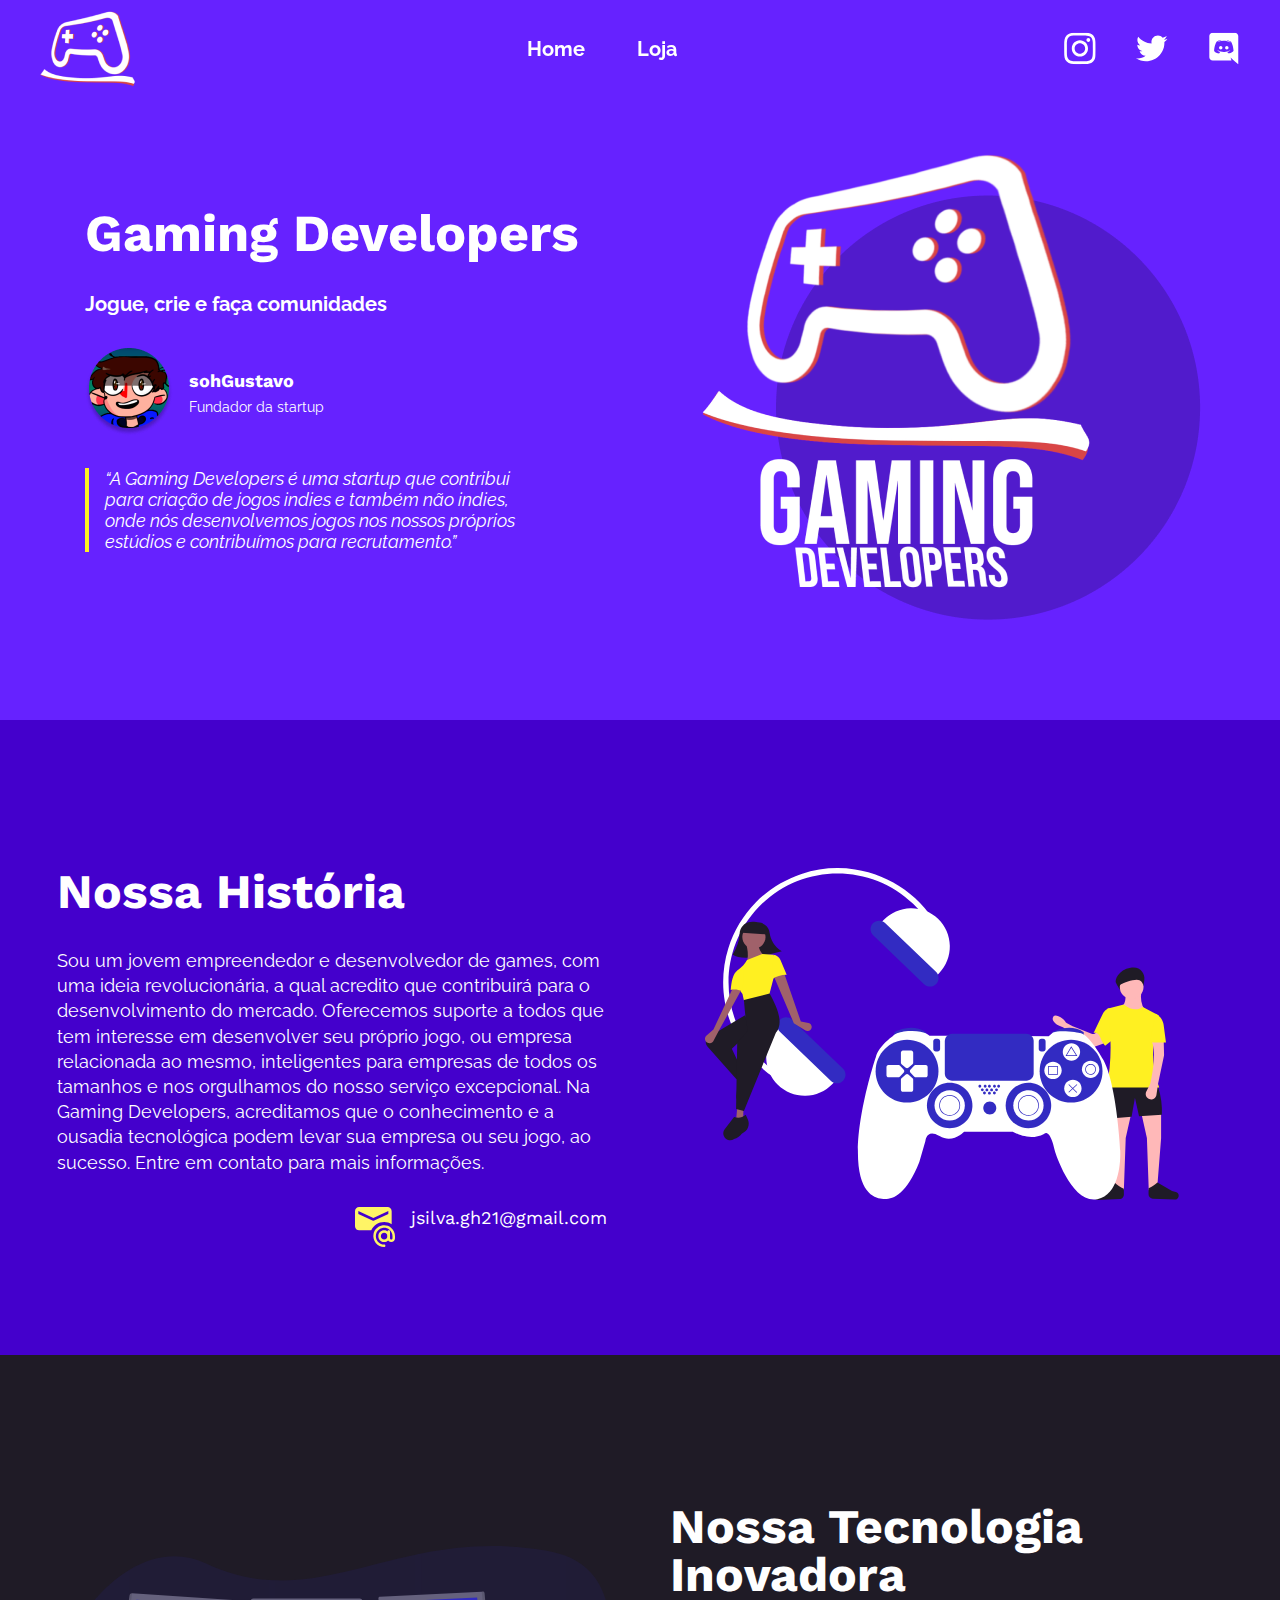
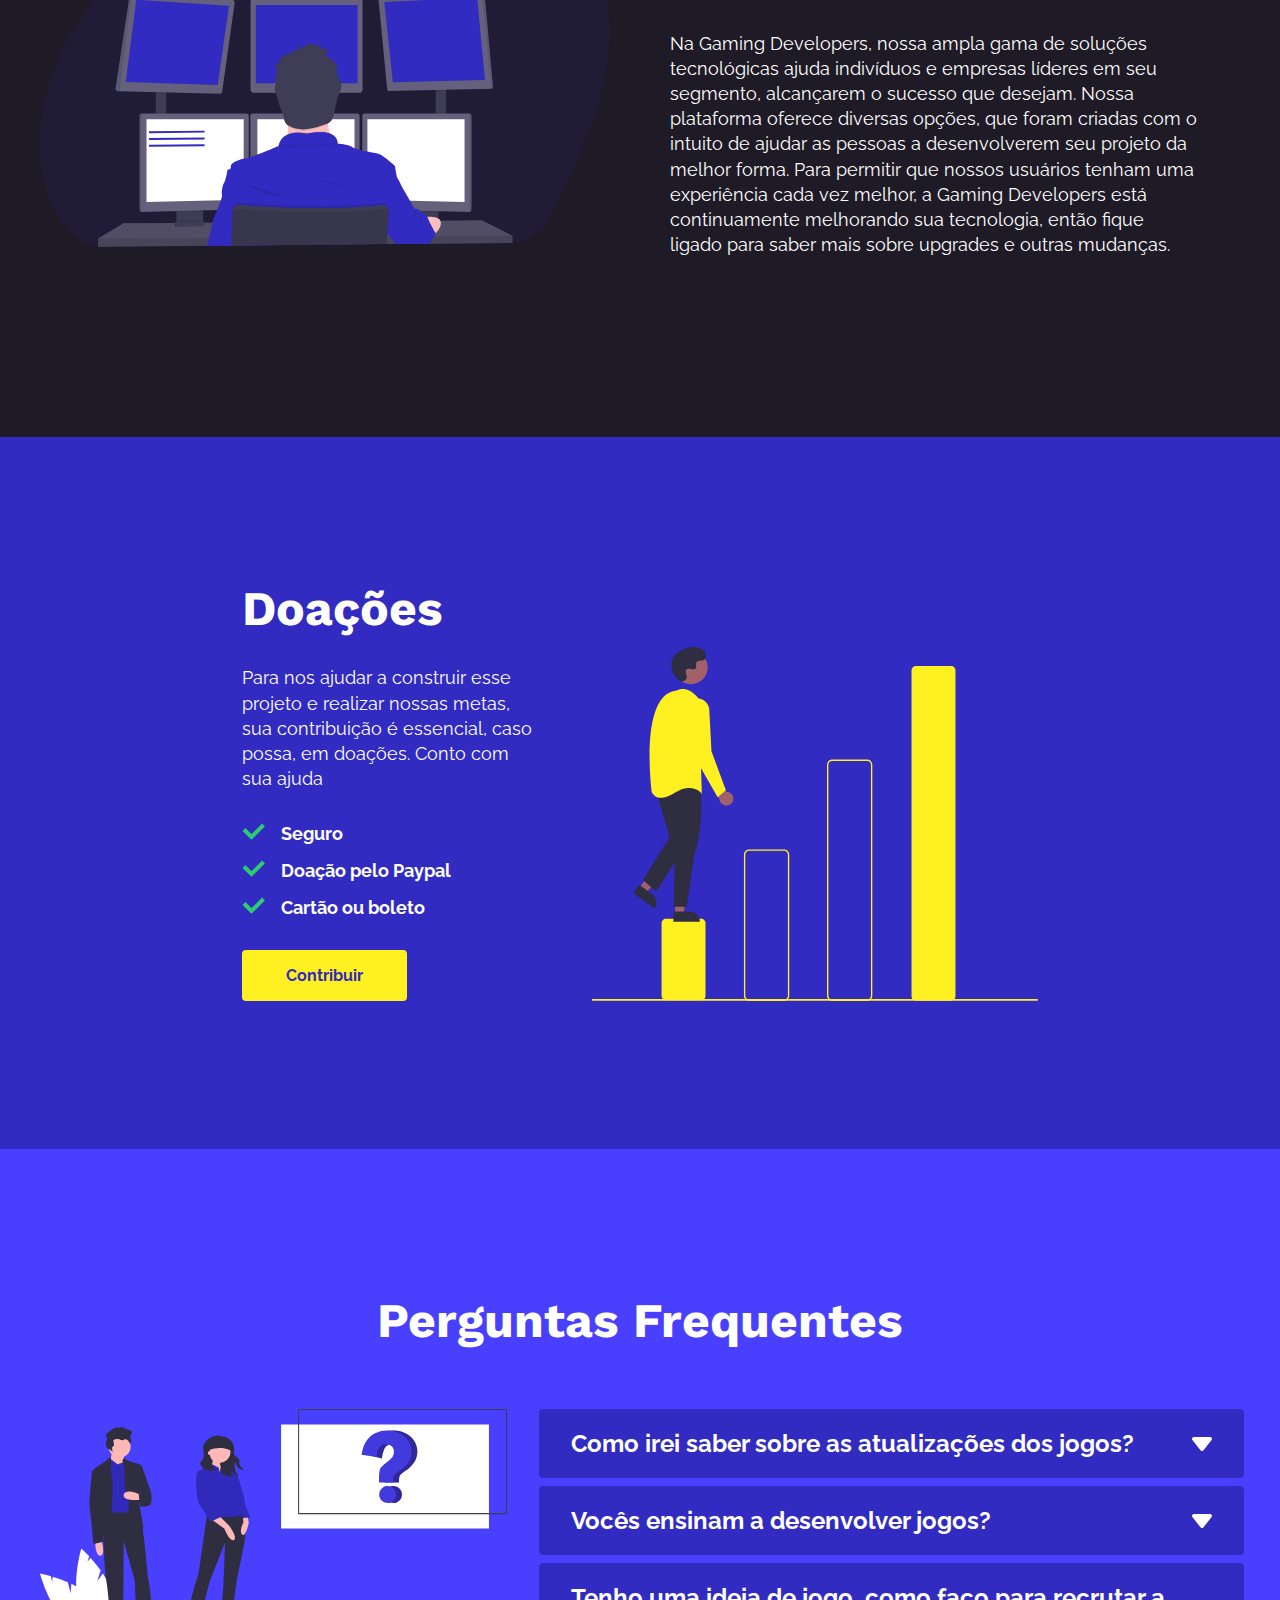
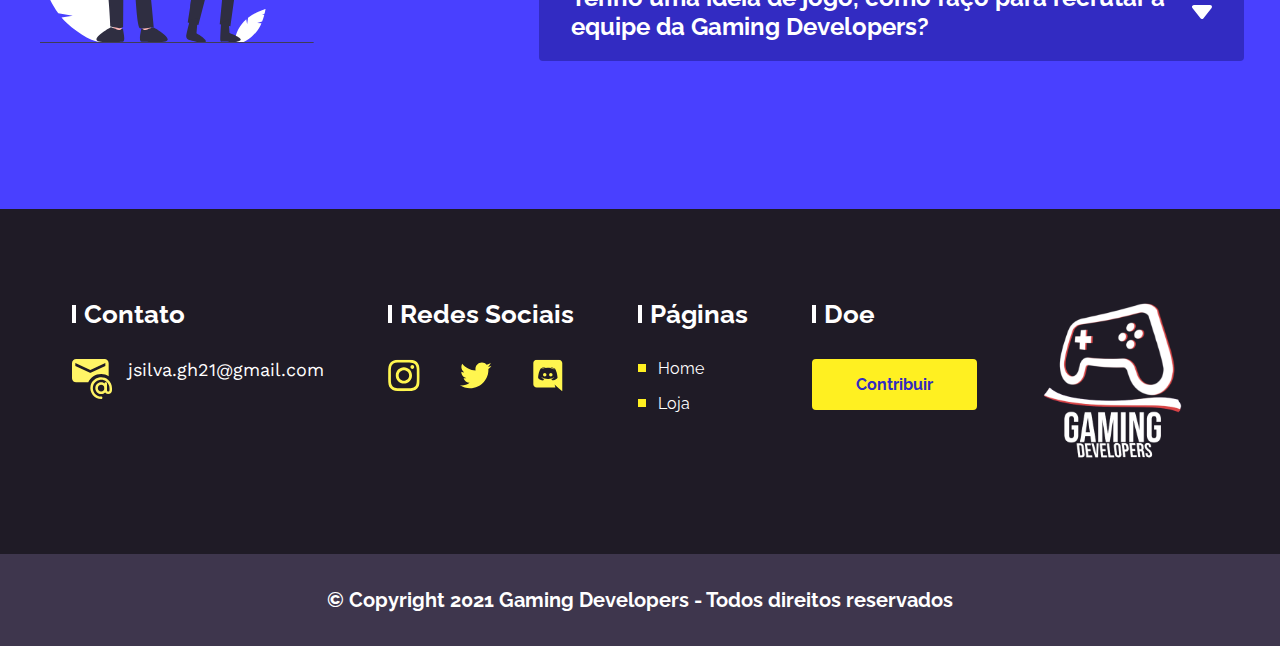
==== commit 8d1f27af: "correções" ====
--- a/index.html
+++ b/index.html
@@ -7,6 +7,7 @@
   <link rel="stylesheet" type="text/css" href="css/style.css">
   <link rel="preconnect" href="https://fonts.gstatic.com">
   <link href="https://fonts.googleapis.com/css2?family=Raleway:wght@400;700&family=Work+Sans:wght@400;700&display=swap" rel="stylesheet">
+  <link rel="shortcut icon" href="favicon.ico" type="image/x-icon">
 </head>
 <body>
 
@@ -198,7 +199,6 @@
   <footer class="footer-bg">
     <div class="footer container">
       <p class="paragrafo p-footer">&copy; Copyright 2021 Gaming Developers - Todos direitos reservados</p>
-      <p class="paragrafo p-footer">Feito por <i>Gabriel Pereira</i></p>
     </div>
   </footer>
 
--- a/css/style.css
+++ b/css/style.css
@@ -167,7 +167,7 @@
   align-items: center;
   justify-content: space-between;
   padding: 10px;
-  transition: all .4s;
+  transition: all .2s;
 }
 
 /* menu */
@@ -503,7 +503,7 @@
 
 .footer {
   display: flex;
-  justify-content: space-between;
+  justify-content: center;
 }
 
 /* RESPONSIVO */
@@ -680,7 +680,7 @@
 }
 
 .logo {
-  transition: all .4s;
+  transition: all .2s;
 }
 
 [data-menu="header"].animate .logo {
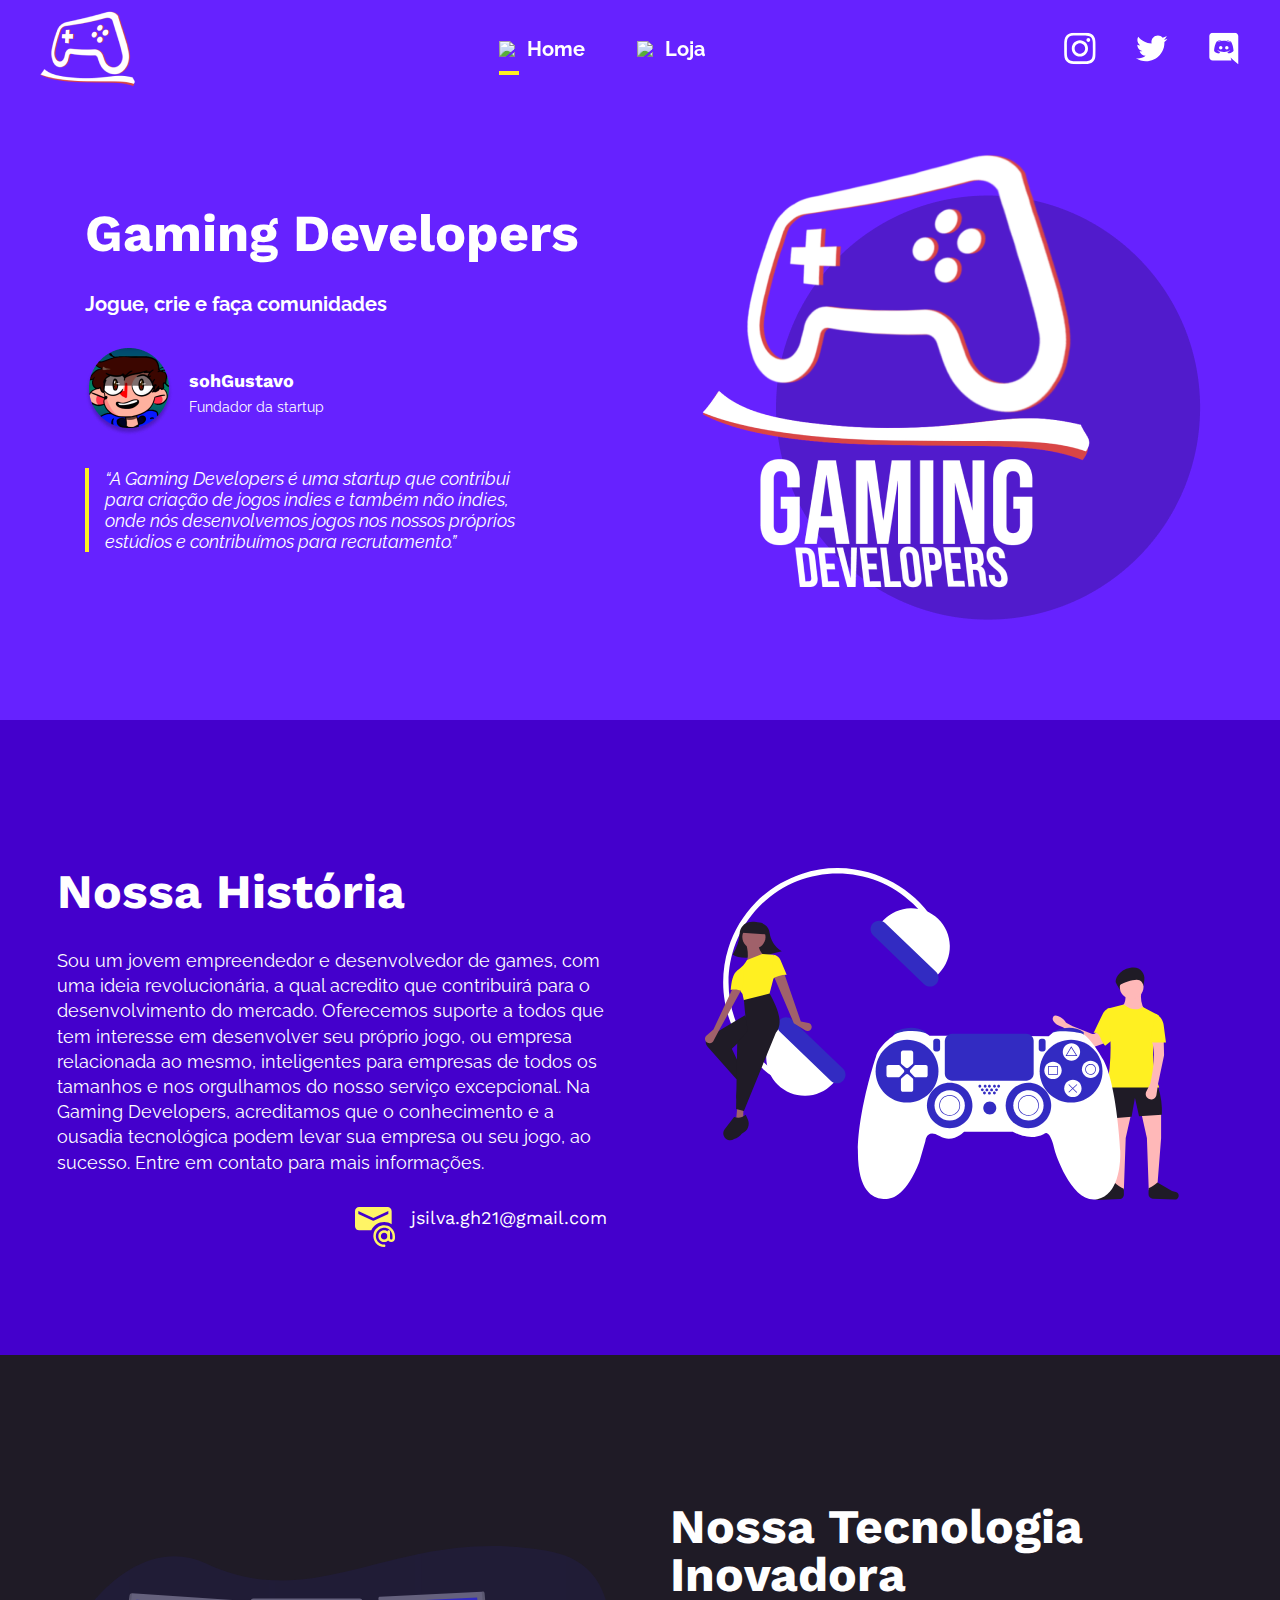
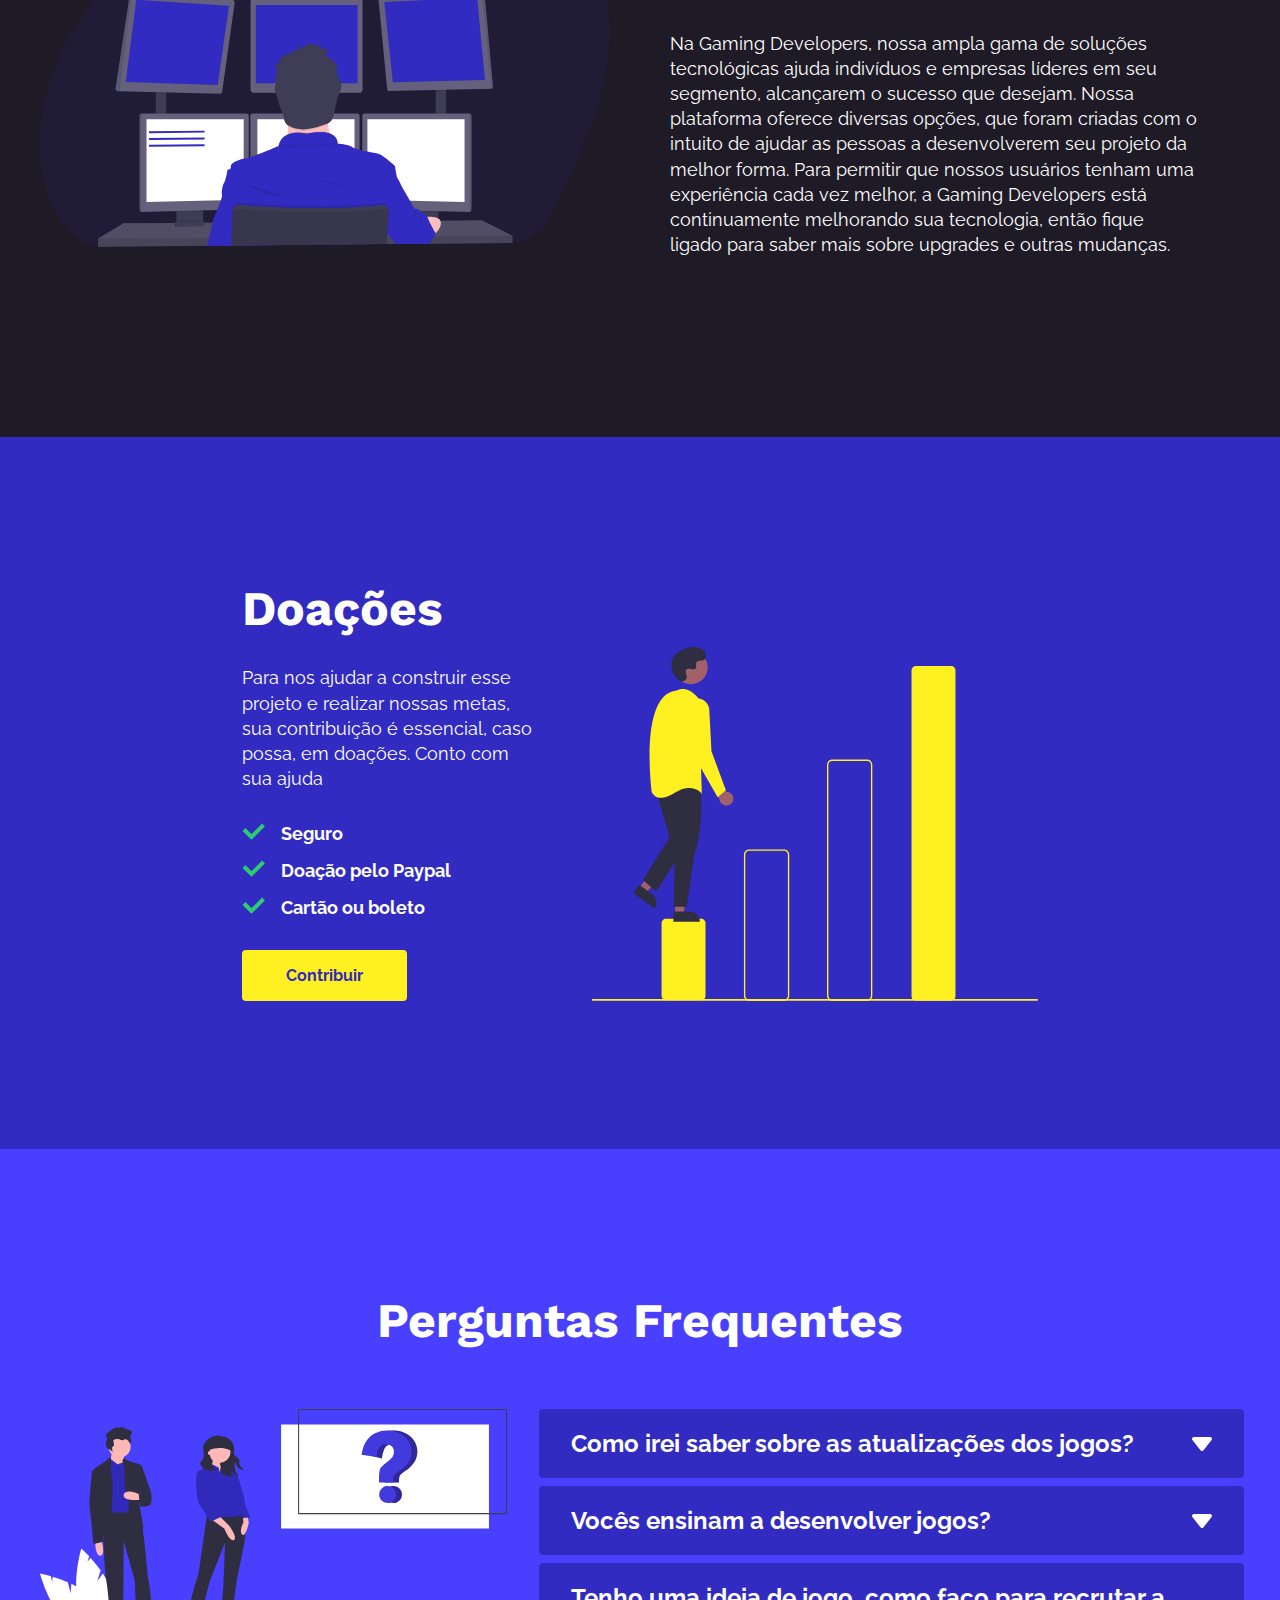
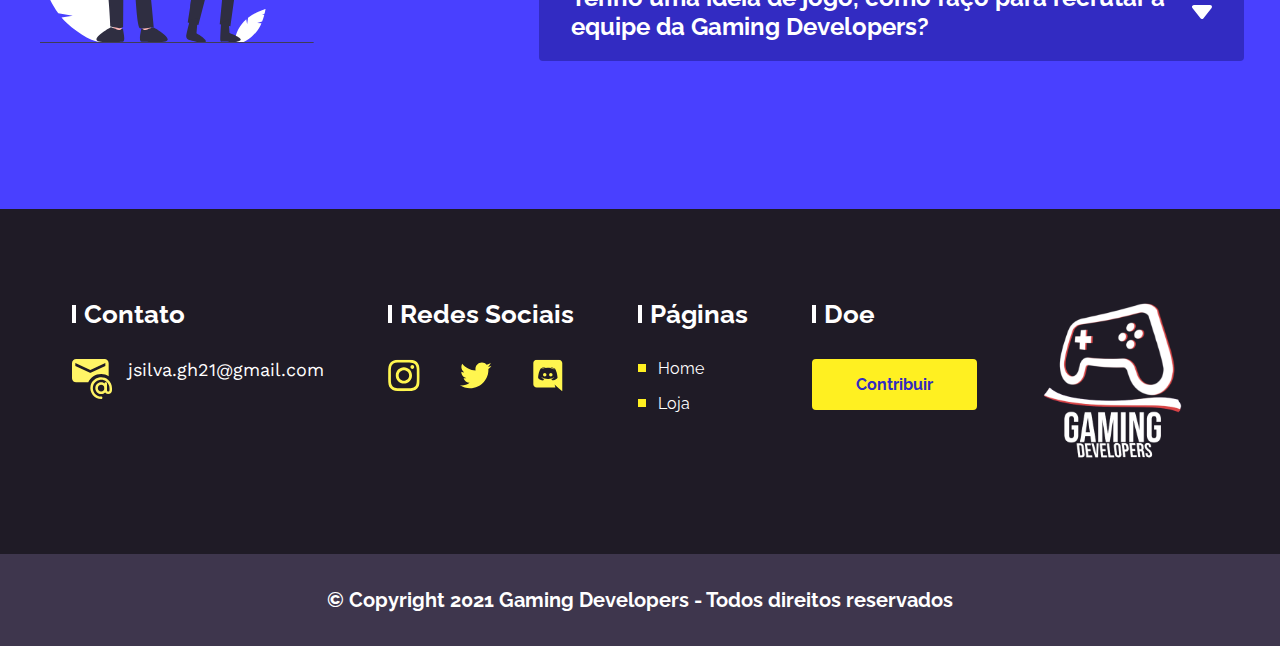
==== commit 749ae078: "chore[loja.html]" ====
--- a/index.html
+++ b/index.html
@@ -19,8 +19,8 @@
       <!-- menu -->
       <nav class="menu">
         <ul>
-          <li><a href="#">Home</a></li>
-          <li><a href="#">Loja</a></li>
+          <li class="menu-ativo"><a href="#"><img src="assets/menu/pagina-inicial.svg"> Home</a></li>
+          <li><a href="loja.html"><img src="assets/menu/loja.svg"> Loja</a></li>
         </ul>
       </nav>
       <!-- redes sociais -->
@@ -182,7 +182,7 @@
         <h3 class="titulo t-footer">Páginas</h3>
         <ul>
           <li><a href="#">Home</a></li>
-          <li><a href="#">Loja</a></li>
+          <li><a href="loja.html">Loja</a></li>
         </ul>
       </div>
       <!-- doação footer -->
--- a/css/style.css
+++ b/css/style.css
@@ -183,11 +183,40 @@
   color: #FFF;
   font-weight: 700;
   padding: 10px;
+  display: flex;
+  align-items: center;
 }
 
 .menu ul li + li {
   margin-left: 32px;
 }
+
+.menu ul li a img {
+  display: inline-block;
+  margin-right: 12px;
+  transition: ease .1s;
+}
+
+.menu ul li:after {
+  content: '';
+  display: block;
+  position: absolute;
+  width: 20px;
+  height: 4px;
+  background: #FFF021;
+  transition: all .4s;
+  opacity: 0;
+}
+
+.menu ul li:hover:after, .menu ul li.menu-ativo:after {
+  opacity: 1;
+  transform: translate3d(10px,0,0);
+}
+
+.menu ul li a:hover img {
+  filter: sepia(100%) saturate(1370%) hue-rotate(333deg) brightness(106%) contrast(105%);
+}
+
 
 
 /* Intro */
@@ -599,7 +628,7 @@
 
 }
 
-@media (max-width: 799px) {
+@media (max-width: 817px) {
   .doacoes-imagem {
     margin-top: 60px;
   }
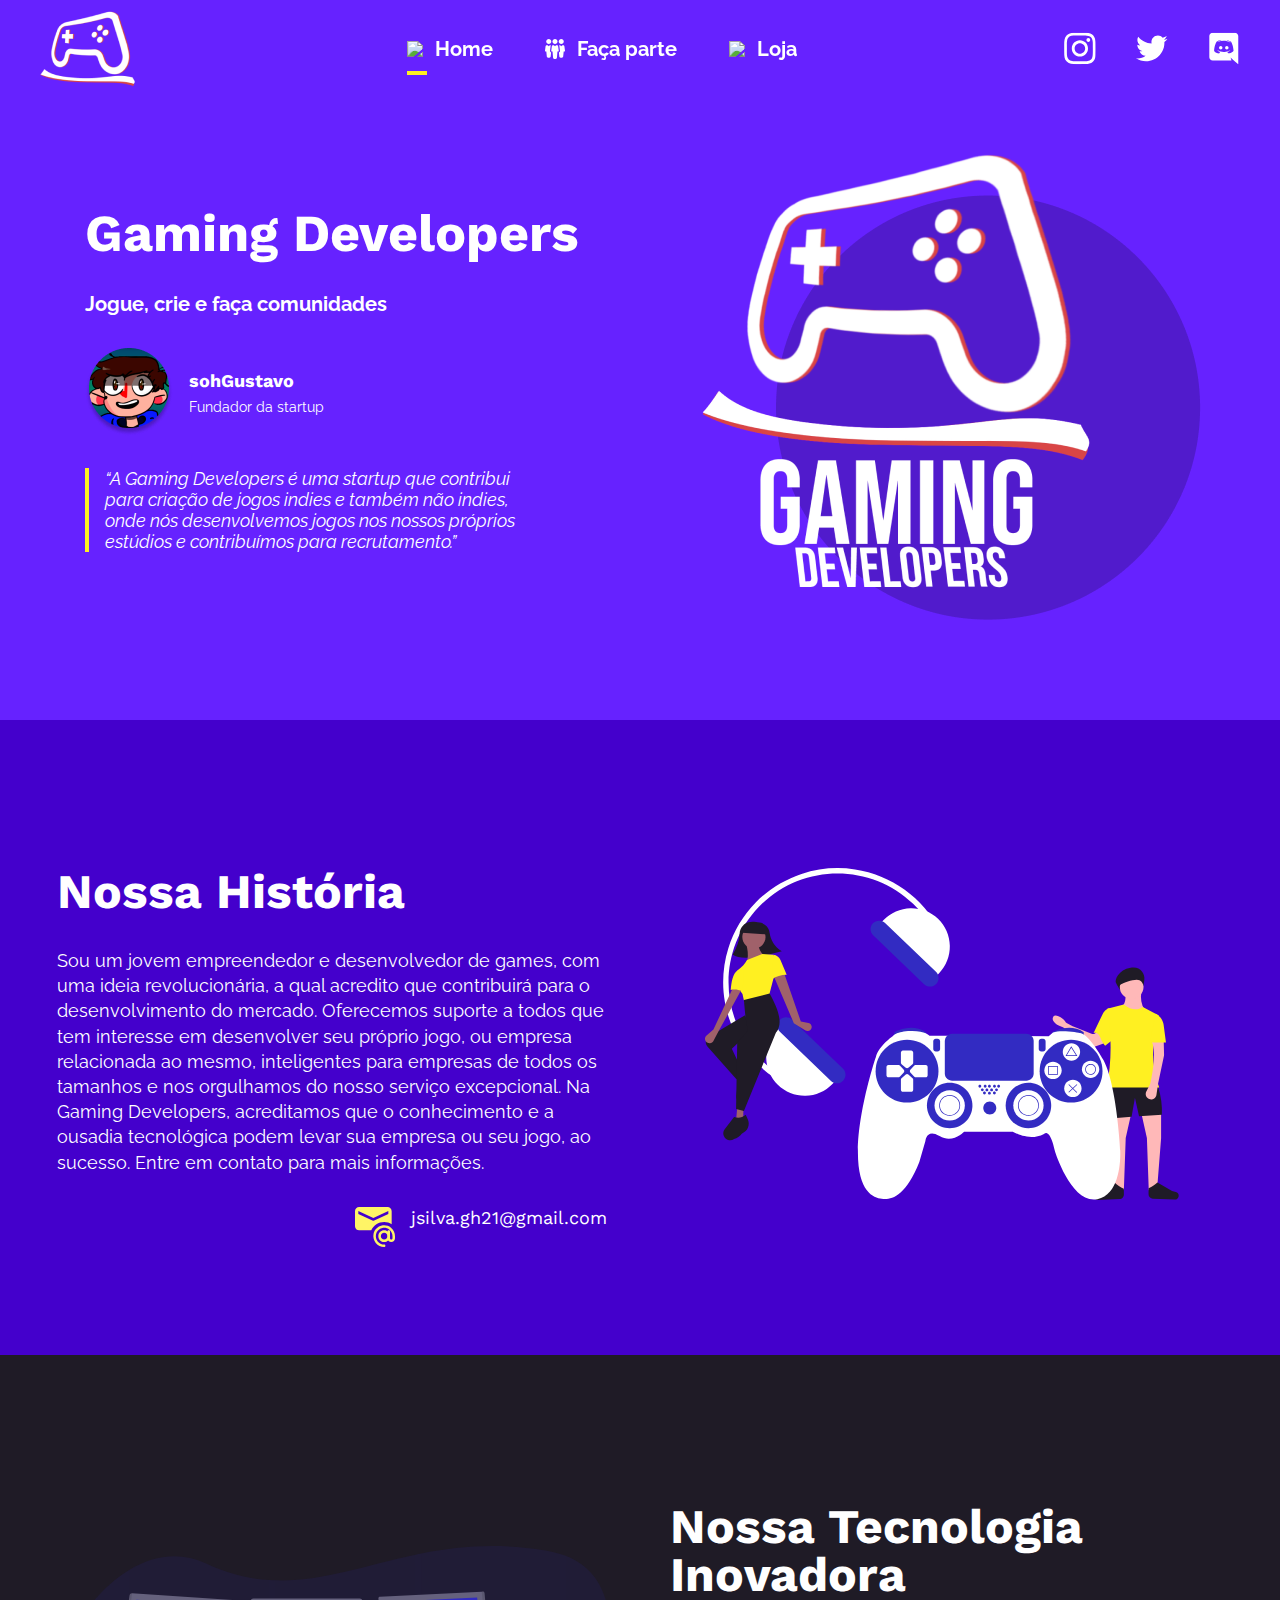
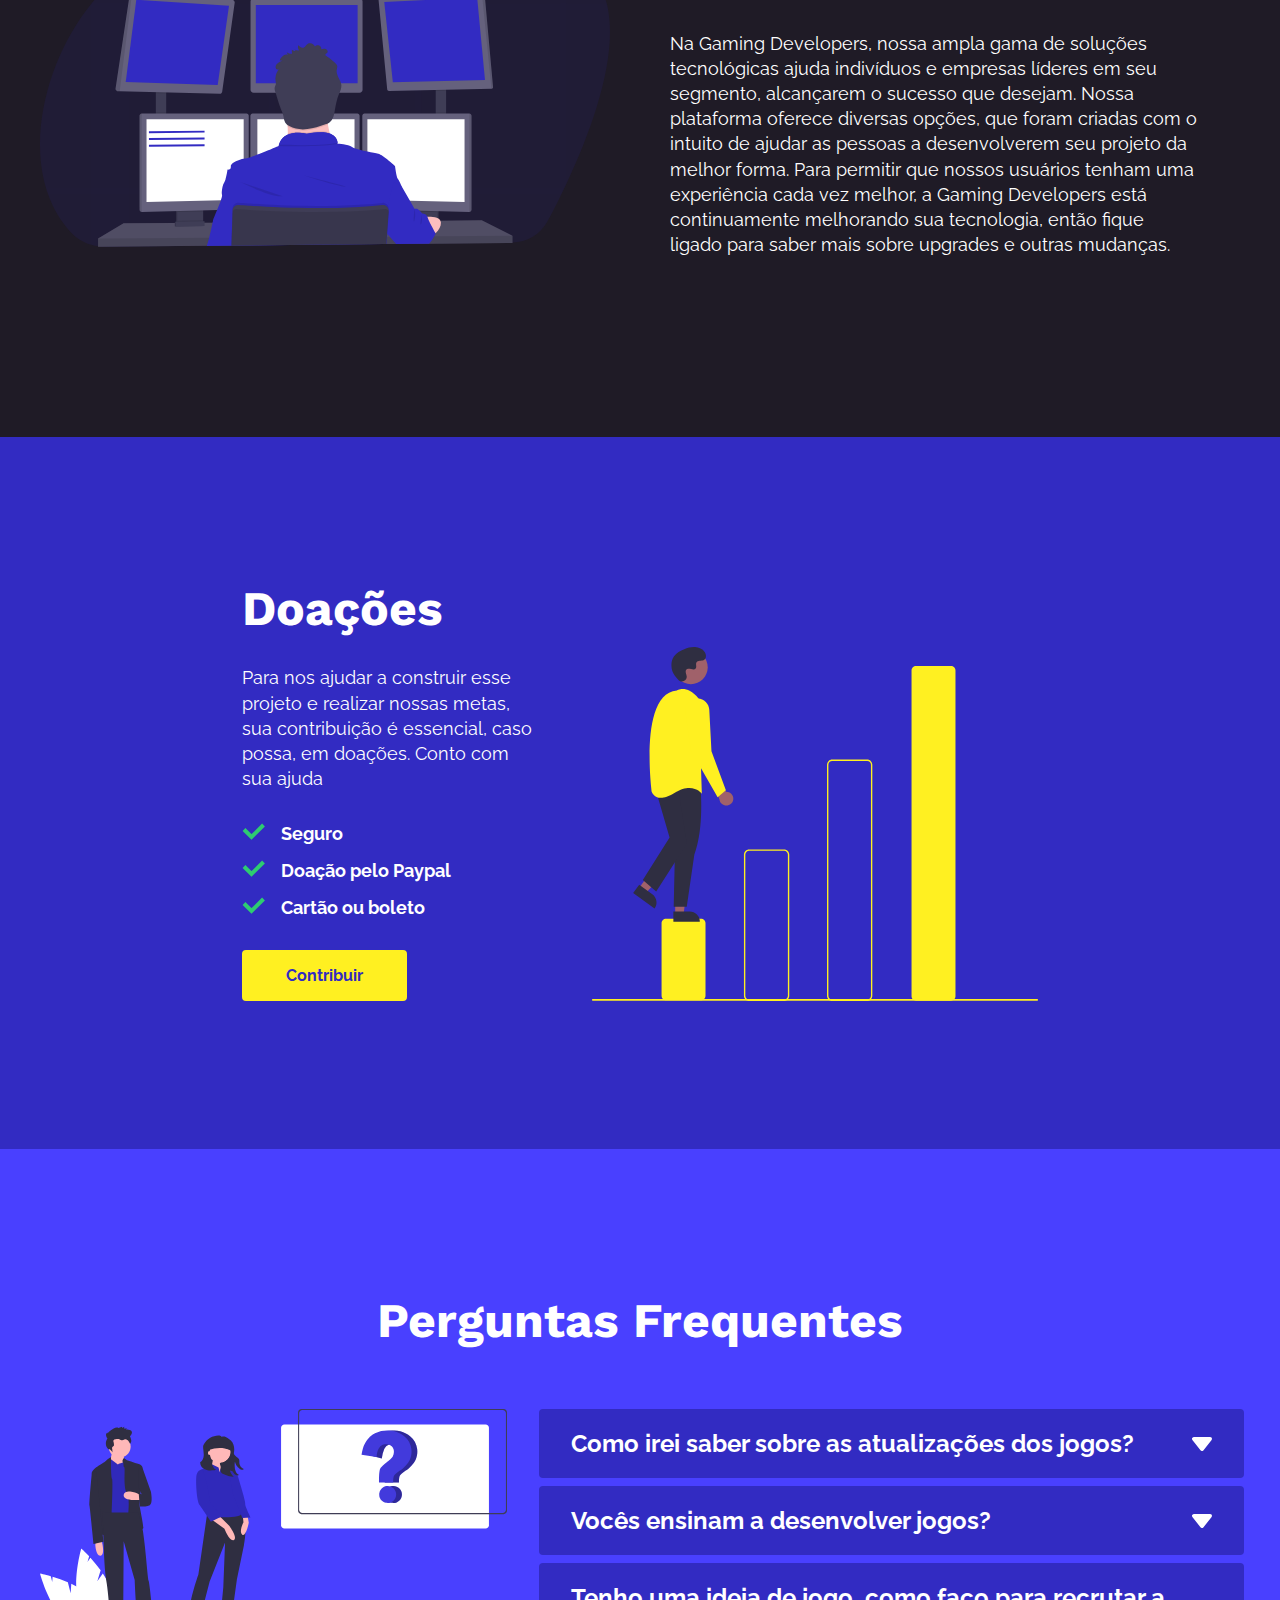
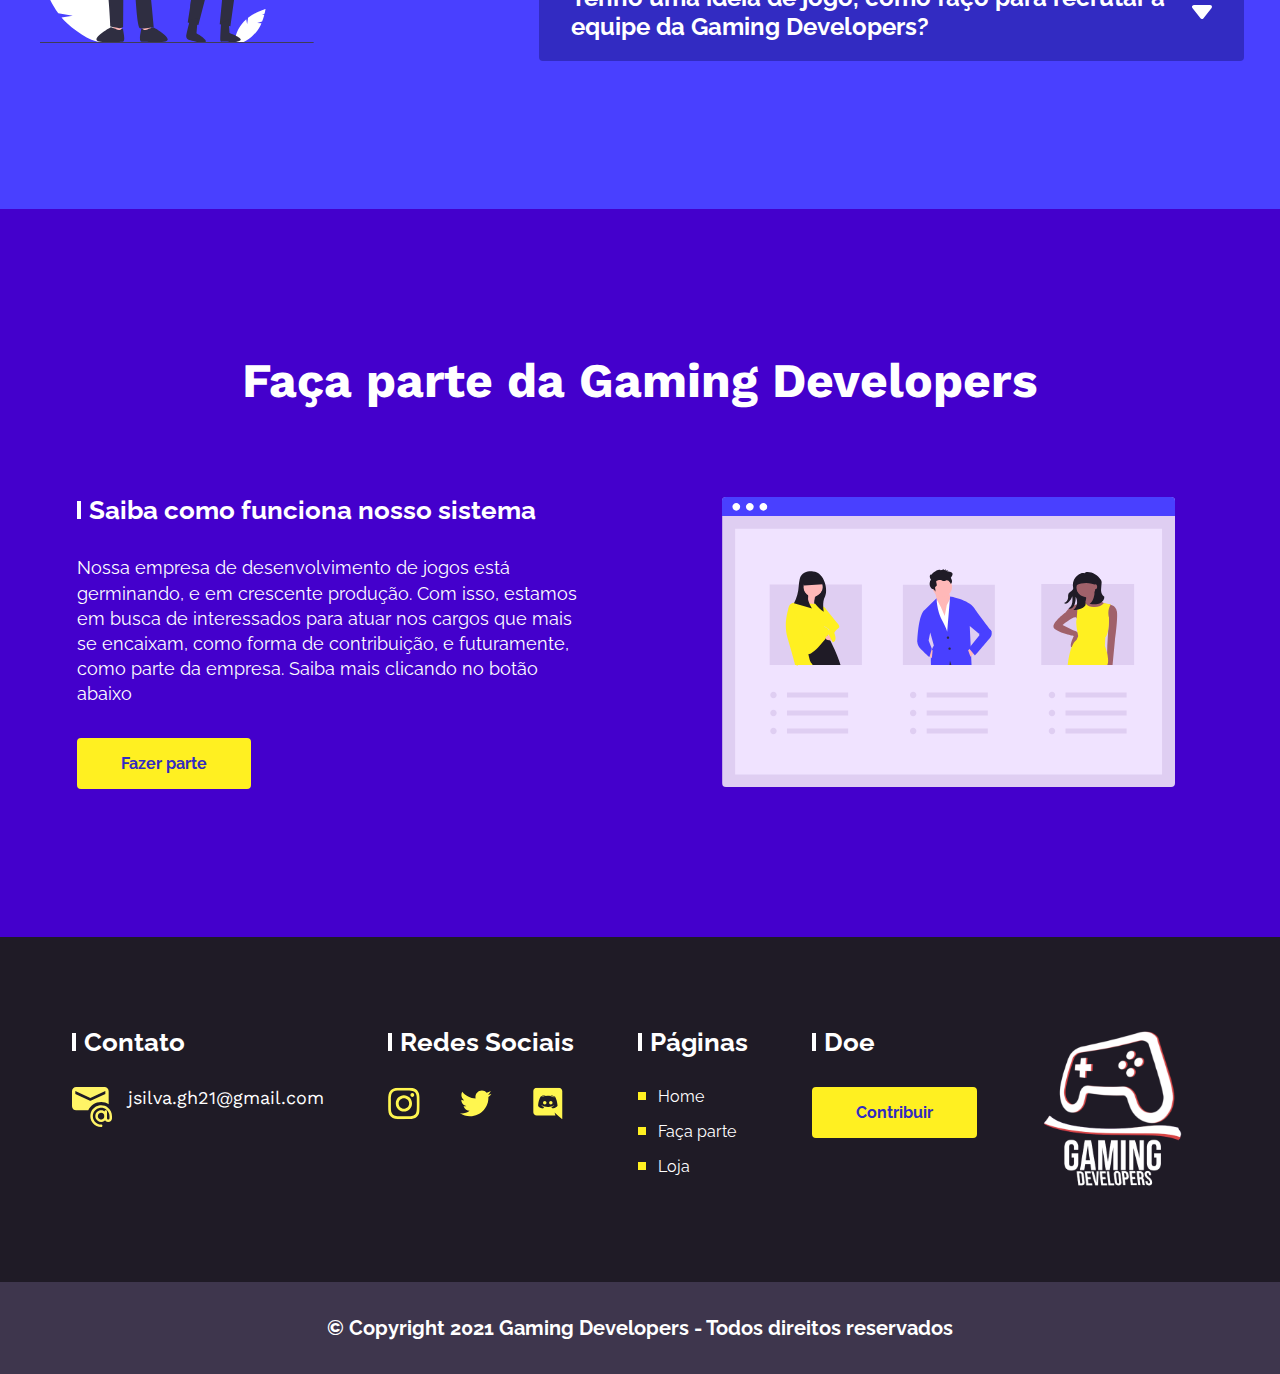
==== commit 4216c1eb: "chore[página faça parte]" ====
--- a/index.html
+++ b/index.html
@@ -15,11 +15,12 @@
   <header class="header-bg" data-menu="header-bg">
     <div class="header container" data-menu="header">
       <!-- logo -->
-      <a href="#" class="logo"><img src="assets/gd-icons/logo.png" alt="Logo da Gaming Developers"></a>
+      <a href="index.html" class="logo"><img src="assets/gd-icons/logo.png" alt="Logo da Gaming Developers"></a>
       <!-- menu -->
       <nav class="menu">
         <ul>
           <li class="menu-ativo"><a href="#"><img src="assets/menu/pagina-inicial.svg"> Home</a></li>
+          <li><a href="facaparte.html"><img src="assets/menu/time-menu.svg"> Faça parte</a></li>
           <li><a href="loja.html"><img src="assets/menu/loja.svg"> Loja</a></li>
         </ul>
       </nav>
@@ -71,7 +72,7 @@
         <div class="historia-texto">
           <h2 class="titulo">Nossa História</h2>
           <p class="paragrafo p-historia">Sou um jovem empreendedor e desenvolvedor de games, com uma ideia revolucionária, a qual acredito que contribuirá para o desenvolvimento do mercado. Oferecemos suporte a todos que tem interesse em desenvolver seu próprio jogo, ou empresa relacionada ao mesmo, inteligentes para empresas de todos os tamanhos e nos orgulhamos do nosso serviço excepcional. Na Gaming Developers, acreditamos que o conhecimento e a ousadia tecnológica podem levar sua empresa ou seu jogo, ao sucesso. Entre em contato para mais informações.</p>
-          <a href="#" class="e-mail e-historia" title="Mande um e-mail para Gaming Developers."><img src="assets/email.svg"> jsilva.gh21@gmail.com</a>
+          <span class="e-mail e-historia" title="Mande um e-mail para Gaming Developers."><img src="assets/email.svg"> jsilva.gh21@gmail.com</span>
         </div>
         <!-- história imagem -->
         <figure class="historia-imagem">
@@ -151,13 +152,30 @@
             <input type="checkbox" id="pergunta3" name="perguntas" class="faq-checkbox">
             <label for="pergunta3">
               <div class="faq-pergunta">Tenho uma ideia de jogo, como faço para recrutar a equipe da Gaming Developers? <img class="faq-seta" src="assets/faq-seta.svg"></div>
-              <!-- <span class="faq-mais">+</span> -->
             </label>
             <div class="faq-resposta"><p>Através de nosso e-mail ou outros meios de contato.</p></div>
           </div>
         </div>  
       </div>
     </section>
+
+    <!-- faça parte -->
+    <section class="faca-parte-bg">
+      <div class="faca-parte container">
+        <!-- faça parte texto -->
+        <h2 class="titulo wide-item t-faca-parte">Faça parte da Gaming Developers</h2>
+        <div class="faca-parte-texto">
+          <h3 class="titulo t-footer">Saiba como funciona nosso sistema</h3>
+          <p class="paragrafo p-faca-parte">Nossa empresa de desenvolvimento de jogos está germinando, e em crescente produção. Com isso, estamos em busca de interessados para atuar nos cargos que mais se encaixam, como forma de contribuição, e futuramente, como parte da empresa. Saiba mais clicando no botão abaixo</p>
+          <a href="facaparte.html"><button class="botao-contribuir">Fazer parte</button></a>
+        </div>
+        <!-- faça parte imagem -->
+        <figure class="faca-parte-imagem">
+          <img src="assets/icons/facaparte-home.svg" alt="Ilustração de uma página na web de trabalhadores">
+        </figure>
+      </div>
+    </section>
+
   </main>
 
   <!-- footer -->
@@ -166,7 +184,7 @@
       <!-- contato -->
       <div class="contato-footer item-footer">
         <h3 class="titulo t-footer">Contato</h3>
-        <a href="#" class="e-mail" title="Mande um e-mail para Gaming Developers."><img src="assets/email.svg"> jsilva.gh21@gmail.com</a>
+        <span class="e-mail" title="Mande um e-mail para Gaming Developers."><img src="assets/email.svg"> jsilva.gh21@gmail.com</span>
       </div>
       <!-- redes sociais -->
       <div class="redes-sociais rs-footer item-footer">
@@ -182,6 +200,7 @@
         <h3 class="titulo t-footer">Páginas</h3>
         <ul>
           <li><a href="#">Home</a></li>
+          <li><a href="facaparte.html">Faça parte</a></li>
           <li><a href="loja.html">Loja</a></li>
         </ul>
       </div>
@@ -202,6 +221,49 @@
     </div>
   </footer>
 
+  <!-- modal para contato -->
+  <div id="modal-contato" class="modal-container">
+    <div class="modal">
+      <h3 class="titulo t-modal">Mande um e-mail para Gaming Developers</h3>
+      <form class="form-modal">
+        <label for="nome" class="label">Nome</label>
+        <input id="nome" type="text" class="input">
+        <label for="email" class="label">E-mail</label>
+        <input id="email" type="text" class="input">
+        
+        <label for="mensagem" class="label">Mensagem</label>
+        <textarea id="mensagem" rows="8" class="textarea"></textarea>
+    
+        <div class="btn-acoes">
+          <button class="botao-contribuir btn-enviar">Enviar</button>
+          <span class="botao-contribuir btn-cancelar" id="btn-cancelar">Cancelar</span>
+        </div>
+      </form>
+    </div>
+  </div>
+
+
+  <!--
+  <form action="enviar.php" method="post" name="form" class="formphp">
+    <label for="nome">Nome</label>
+    <input id="nome" name="nome" type="text">
+    <label for="email">E-mail</label>
+    <input id="email" name="email" type="text">
+    <label for="telefone">Telefone</label>
+    <input id="telefone" name="telefone" type="text">
+
+    <label class="nao-aparece">Se você não é um robô, deixe em branco.</label>
+    <input type="text" class="nao-aparece" name="leaveblank">
+    <label class="nao-aparece">Se você não é um robô, não mude este campo.</label>
+    <input type="text" class="nao-aparece" name="dontchange" value="http://" >
+
+    <label for="mensagem">Mensagem</label>
+    <textarea name="mensagem" id="mensagem"></textarea>
+
+    <button id="enviar" name="enviar" type="submit">Enviar</button>
+  </form>
+  -->
+
   <script src="js/script.js"></script>
 </body>
 </html>--- a/css/style.css
+++ b/css/style.css
@@ -23,6 +23,15 @@
   max-width: 100%;
   height: auto;
 }
+
+::-moz-selection{
+  background:#834DFF;
+  color:#FFF;
+  }
+  ::selection {
+  background:#834DFF;
+  color:#FFF;
+  }
 
 /* CONFIGURAÇÕES INICIAIS */
 /* container */
@@ -88,6 +97,7 @@
   display: flex;
   align-items: flex-start;
   color: #FFF;
+  cursor: pointer;
 }
 
 .e-mail img {
@@ -114,6 +124,31 @@
 .botao-contribuir:hover {
   background: transparent;
   color: #FFF021;
+}
+
+/* Labels e Inputs */
+.label {
+  font-family: 'Raleway', sans-serif;
+  font-size: 1rem;
+  font-weight: 700;
+  color:#FFF;
+}
+
+.input, .textarea {
+  font-family: 'Raleway', sans-serif;
+  font-size: 0.875rem;
+  color: #FFF;
+  background: transparent;
+  border: 2px solid #FFF021;
+  padding: 10px 12px;
+  border-radius: 4px;
+  transition: ease .4s;
+  resize: none;
+}
+
+.input:focus, .input:hover, .textarea:focus, .textarea:hover {
+  border-color: #FFF;
+  box-shadow: 0px 0px 18px 0px rgba(255,255,255,.2);
 }
 
 /* redes sociais */
@@ -474,6 +509,30 @@
   transform: rotate(180deg);
 }
 
+/* Faça Parte */
+.faca-parte-bg {
+  background: #4400CC;
+}
+
+.faca-parte {
+  padding: 148px 20px;
+  display: grid;
+  grid-template-columns: repeat(2, 1fr);
+  align-items: start;
+  justify-content: center;
+  justify-items: center;
+  grid-gap: 32px;
+}
+
+.t-faca-parte {
+  text-align: center;
+  margin-bottom: 60px;
+}
+
+.p-faca-parte {
+  max-width: 510px;
+}
+
 /* Footer info */
 .info-footer-bg {
   background: #1F1B26;
@@ -535,10 +594,114 @@
   justify-content: center;
 }
 
+/* Modal de contato */
+.modal-container {
+  width: 100vw;
+  height: 100vh;
+  background: rgba(0,0,0,.5);
+  position: fixed;
+  top: 0;
+  left: 0;
+  z-index: 2000;
+  display: flex;
+  align-items: center;
+  justify-content: center;
+  display: none;
+}
+
+.modal {
+  background: #5750E5;
+  width: 40%;
+  padding: 42px;
+  border-radius: 4px;
+}
+
+@media (max-width: 893px) {
+  .modal {
+    width: 70%;
+  }
+
+  .titulo.t-modal {
+    font-size: 1.625rem;
+  }
+
+}
+
+@media (max-width: 450px) {
+  .btn-cancelar, .btn-enviar {
+    padding: 10px 16px;
+    font-size: 0.875rem;
+  }
+
+  .modal {
+    width: 80%;
+    padding: 32px 20px;
+  }
+
+  .titulo.t-modal {
+    font-size: 1.25rem;
+  }
+}
+
+@keyframes modal {
+  from {
+    opacity: 0;
+    transform: translate3d(0,60px,0);
+  }
+
+  do {
+    opacity: 1;
+    transform: translate3d(0,0,0);
+  }
+}
+
+.modal-container.mostrar {
+  display: flex;
+}
+
+.mostrar .modal {
+  animation: modal .3s;
+}
+
+.form-modal {
+  display: flex;
+  flex-direction: column;
+}
+
+.form-modal label {
+  margin: 16px 0 8px;
+}
+
+.form-modal .btn-acoes {
+  margin-top: 32px;
+  display: flex;
+  align-items: center;
+}
+
+.btn-acoes button + span {
+  margin-left: 20px;
+}
+
+.btn-cancelar {
+  background: transparent;
+  color: #FFF021;
+}
+
+.btn-cancelar:hover {
+  background: #FFF021;
+  color: #322BC2;
+}
+
+.t-modal {
+  font-size: 26px;
+  margin-bottom: 20px;
+}
+
+
 /* RESPONSIVO */
 @media (max-width: 893px) {
   /* Grid */
-  .intro, .historia, .tecnologia, .faq  {
+  .intro, .historia, .tecnologia, .faq, .faca-parte  {
     grid-template-columns: 1fr;
   }
 
@@ -550,6 +713,10 @@
 
   .titulo.t-inicial {
     font-size: 2.6rem;
+  }
+
+  .t-faca-parte {
+    margin-bottom: 0px;
   }
 
   .titulo.t-footer {
@@ -580,7 +747,8 @@
   .historia-imagem,
   .tecnologia-imagem,
   .doacoes-imagem,
-  .faq-imagem {
+  .faq-imagem,
+  .faca-parte-imagem {
     max-width: 300px;
   }
 
@@ -588,7 +756,8 @@
   .historia,
   .tecnologia,
   .doacoes,
-  .faq {
+  .faq,
+  .faca-parte {
     padding: 60px 20px;
   }
 
@@ -622,9 +791,10 @@
     padding: 20px
   }
 
-  /*  
-  consertar imagem doações. faq titulo, titulos, menu 
-  */
+  .faca-parte-imagem {
+    grid-row: 2;
+    margin: 20px 0;
+  }
 
 }
 
